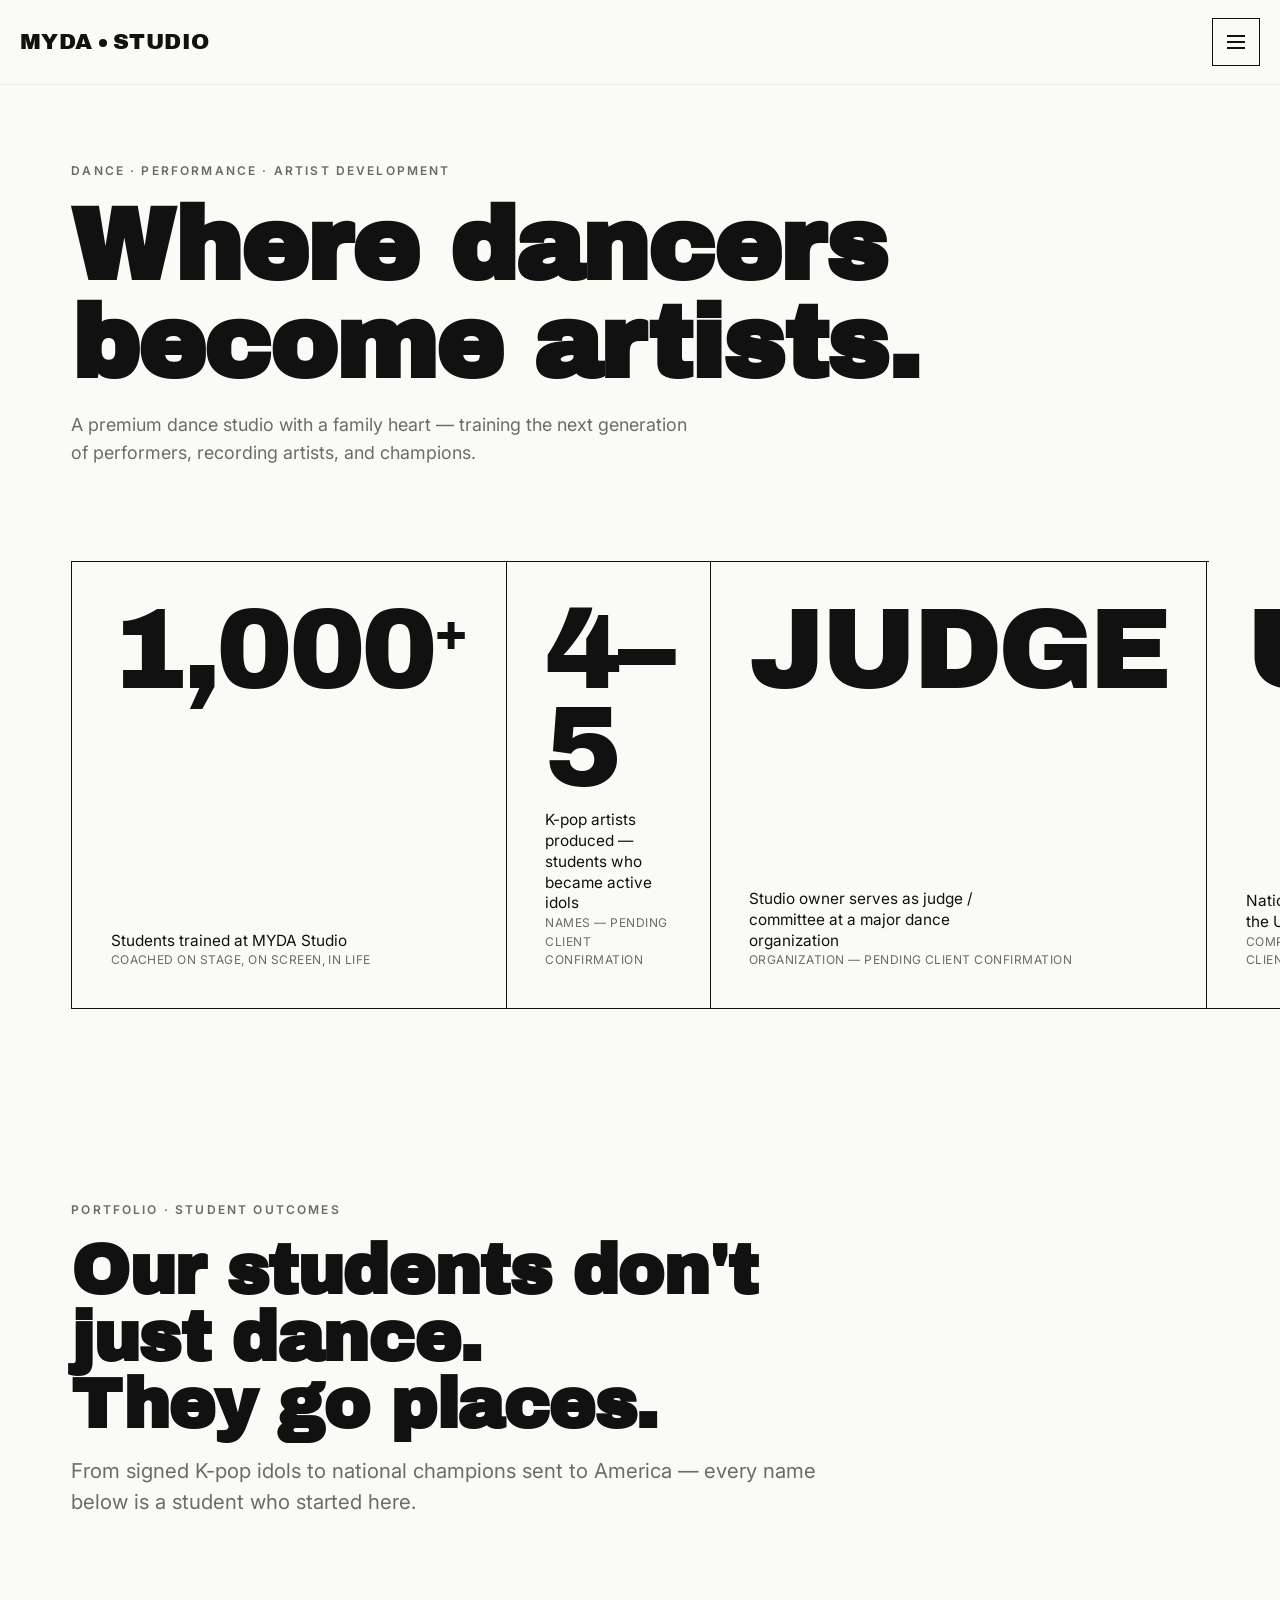
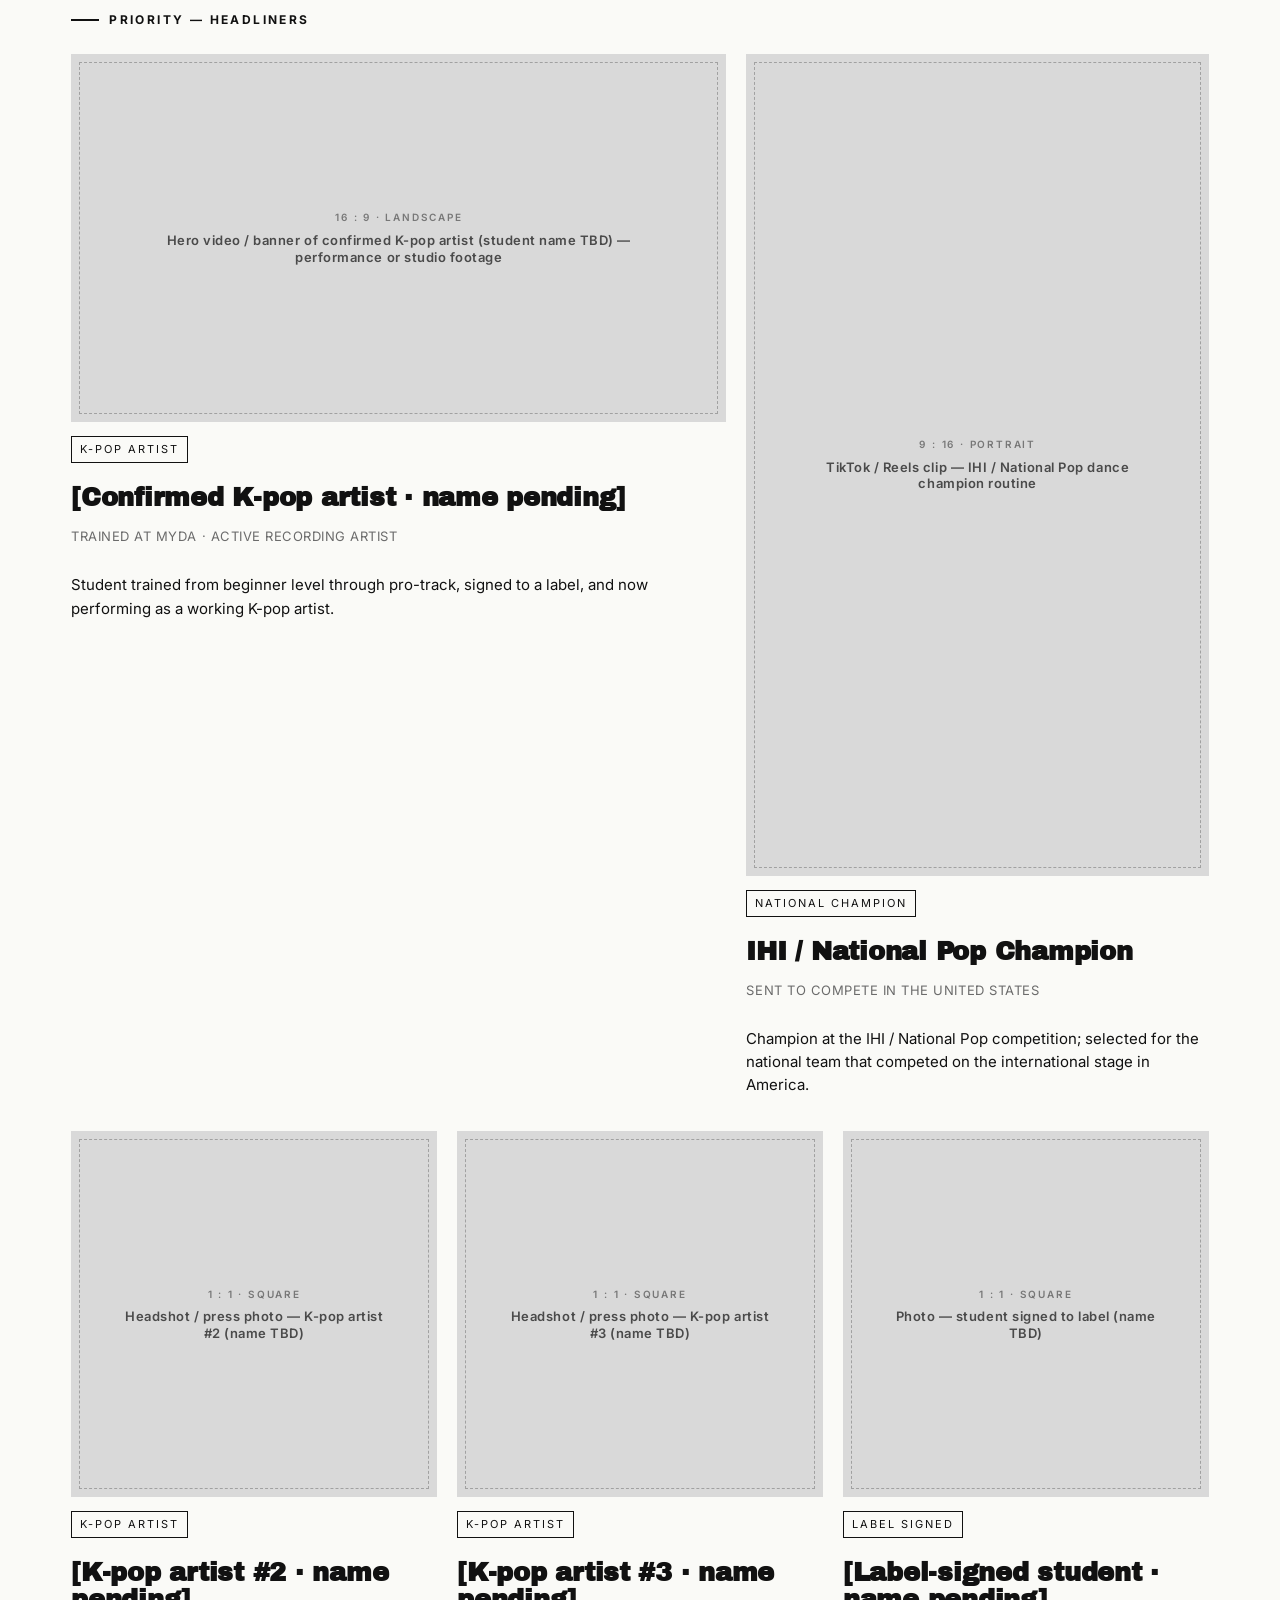
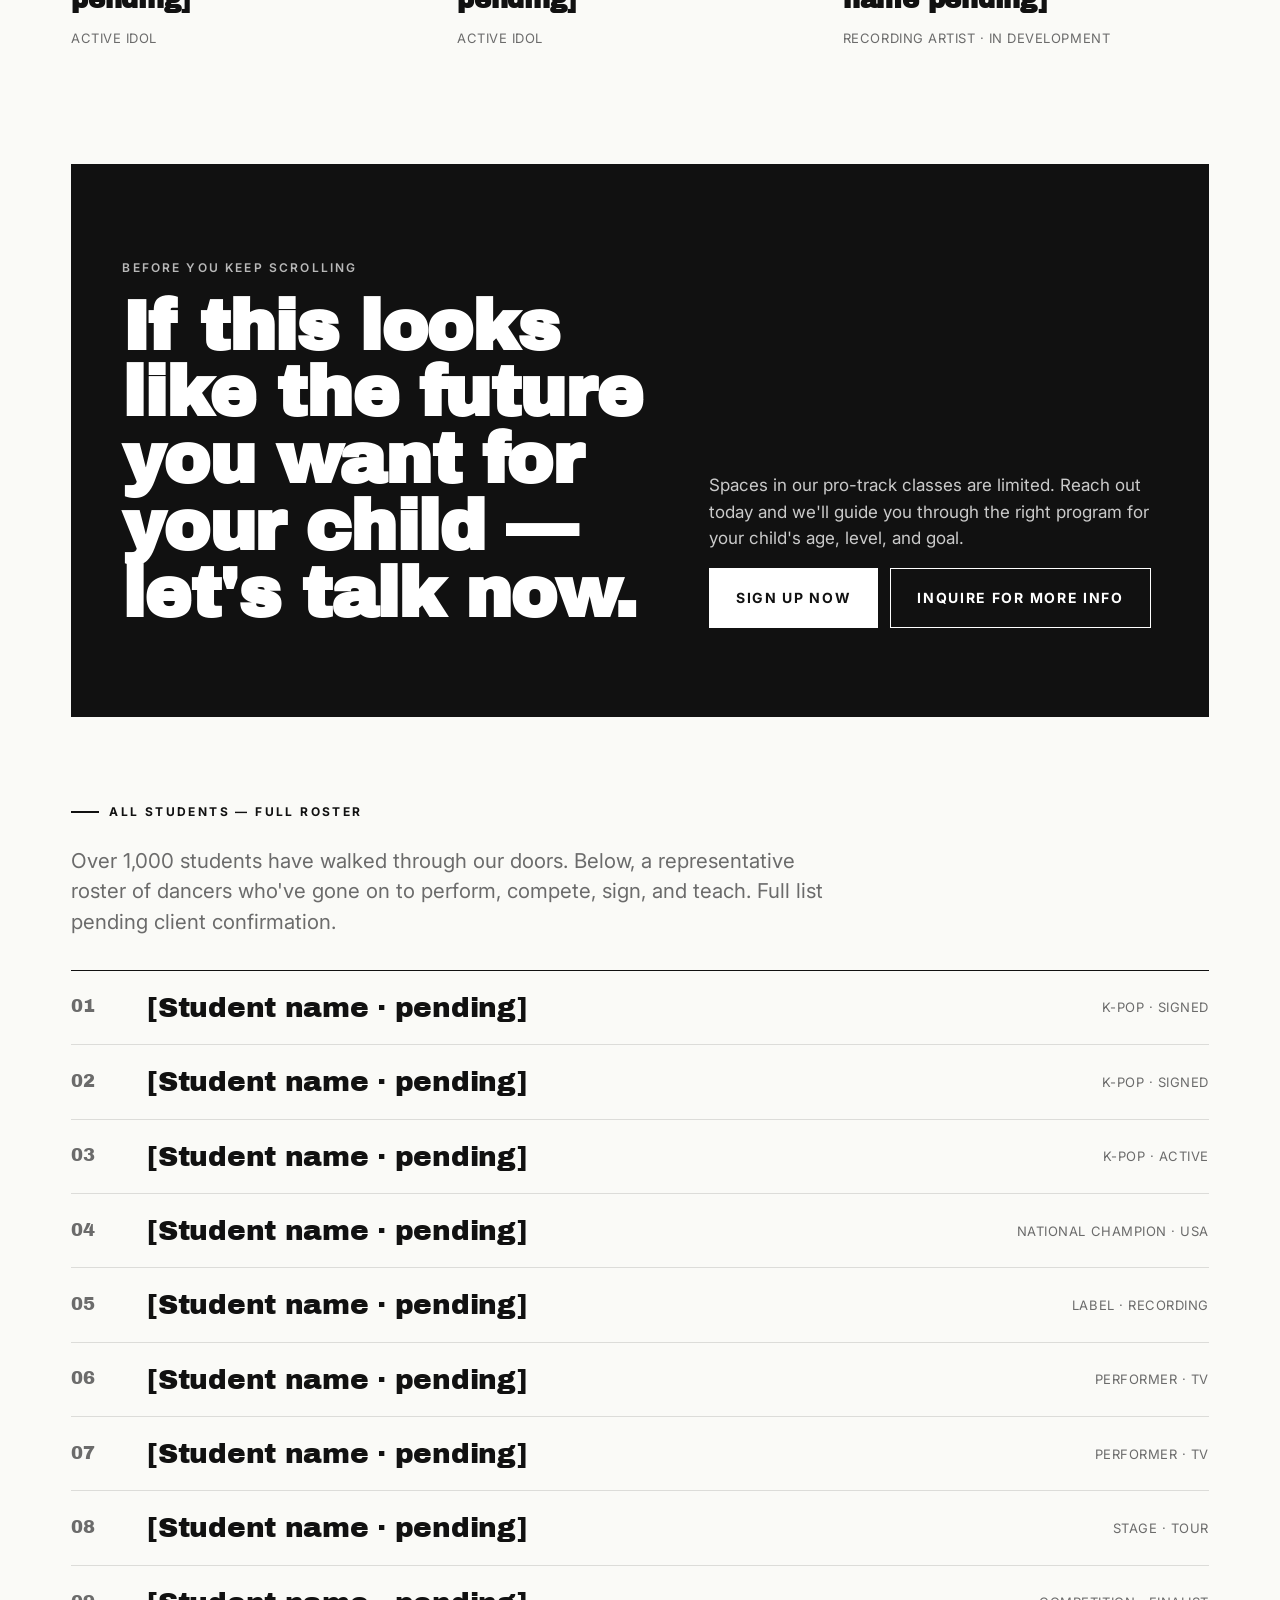
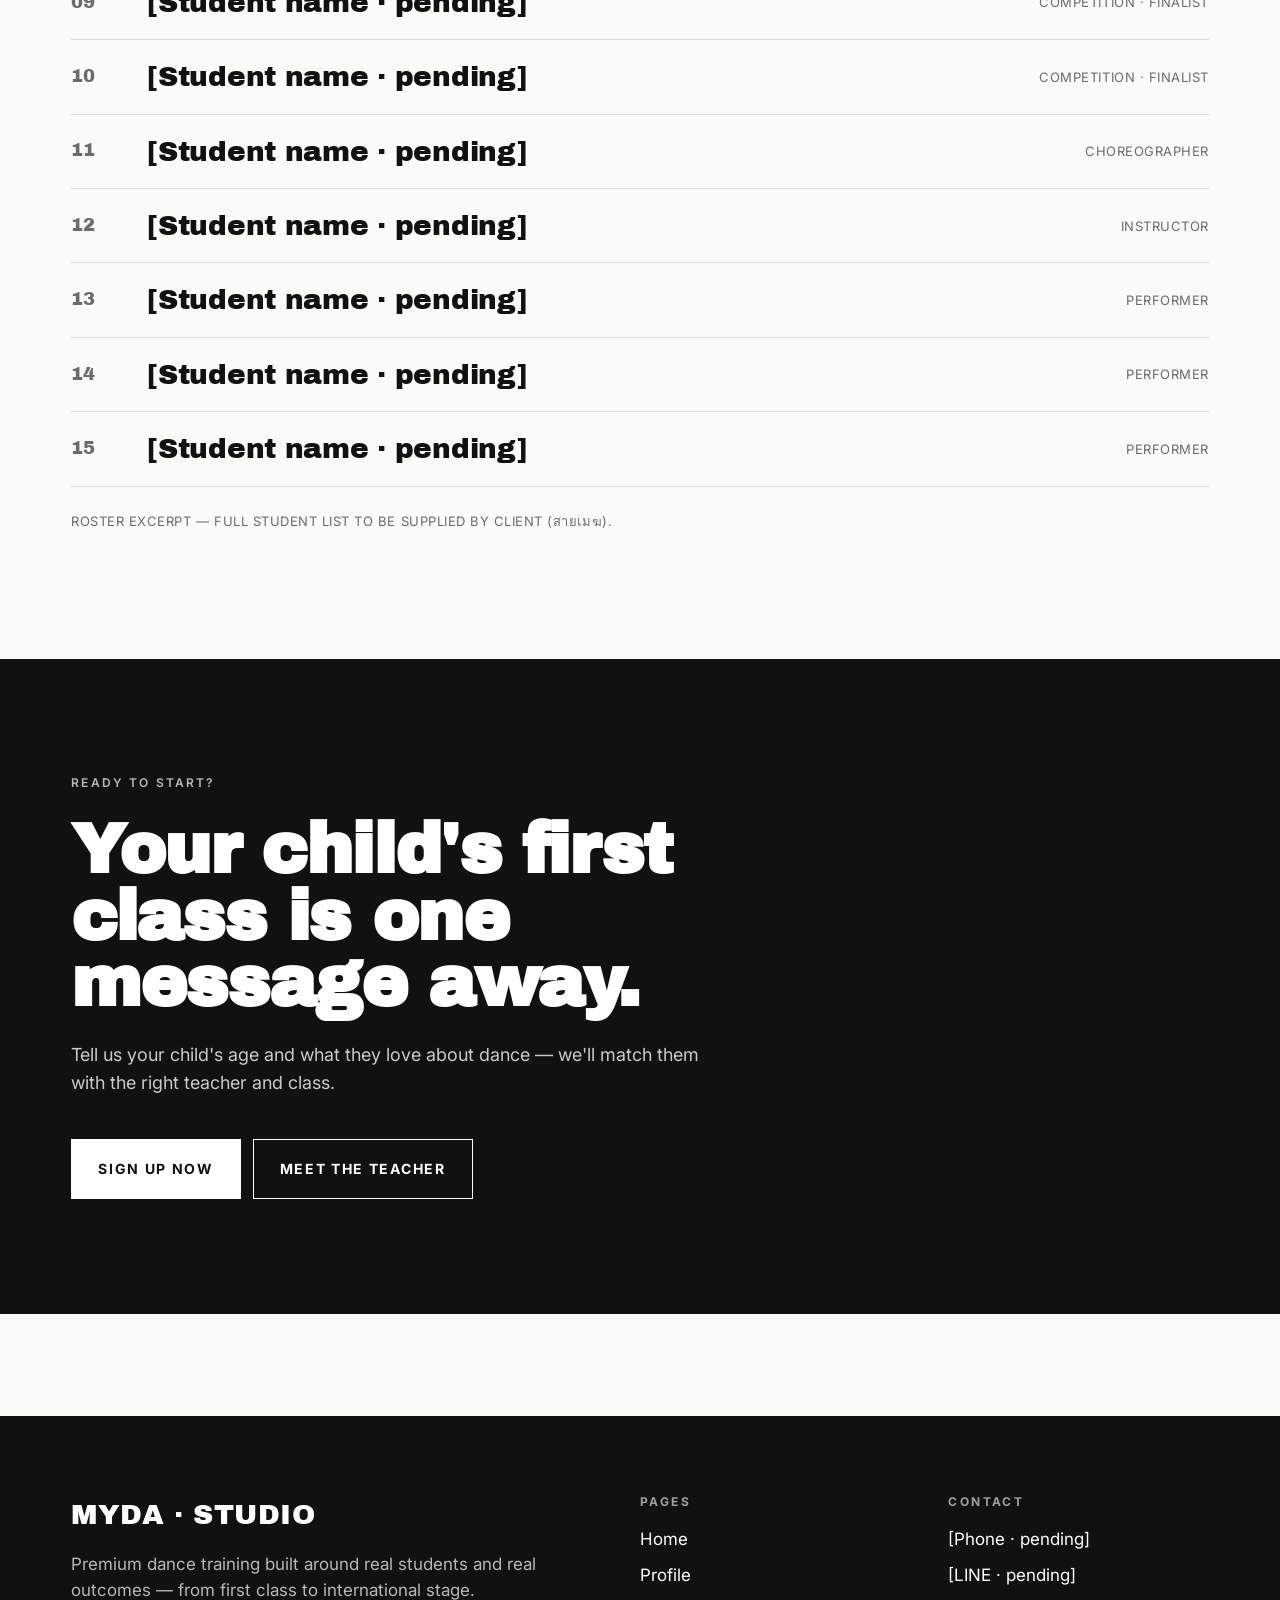
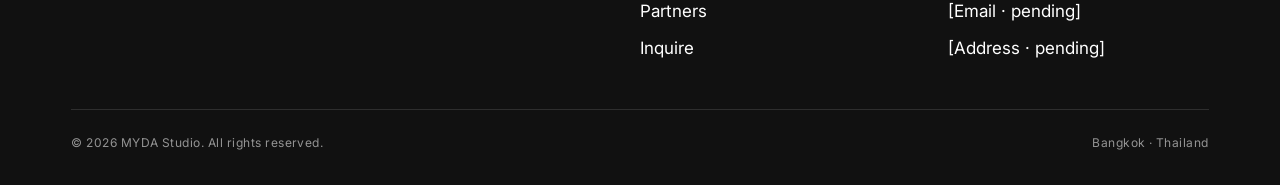
==== myda/index.html @ d0295822 "Add MYDA Studio landing site (4 pages, static HTML/CSS/JS) Implements the PRD for MYDA Studio: black" ====
<!DOCTYPE html>
<html lang="th">
<head>
  <meta charset="UTF-8" />
  <meta name="viewport" content="width=device-width, initial-scale=1.0" />
  <title>MYDA Studio — World-class dance training, made for families</title>
  <meta name="description" content="MYDA Studio — over 1,000 students trained, K-pop artists produced, national champions. Premium dance education with a family heart." />
  <link rel="preconnect" href="https://fonts.googleapis.com" />
  <link rel="preconnect" href="https://fonts.gstatic.com" crossorigin />
  <link href="https://fonts.googleapis.com/css2?family=Archivo+Black&family=Inter:wght@400;600;700;900&display=swap" rel="stylesheet" />
  <link rel="stylesheet" href="css/styles.css" />
</head>
<body>

  <!-- Header -->
  <header class="site-header">
    <div class="container site-header__inner">
      <a href="index.html" class="brand">
        MYDA<span class="brand__dot"></span>STUDIO
      </a>
      <button id="menuOpen" class="hamburger" aria-label="Open menu" aria-controls="drawer" aria-expanded="false">
        <span class="hamburger__bars"></span>
      </button>
    </div>
  </header>

  <!-- Drawer / Menu -->
  <div id="drawer" class="drawer" aria-hidden="true" role="dialog" aria-label="Site menu">
    <div class="drawer__top">
      <span class="brand" style="color:#fff">MYDA<span class="brand__dot" style="background:#fff"></span>STUDIO</span>
      <button id="menuClose" class="drawer__close" aria-label="Close menu">×</button>
    </div>
    <nav class="drawer__nav" aria-label="Main">
      <a href="index.html">Home</a>
      <a href="profile.html">Profile</a>
      <a href="partners.html">Partners</a>
      <a href="contact.html">Inquire</a>
    </nav>
    <div class="drawer__foot">
      <span>MYDA Studio · Bangkok</span>
      <span>© <span id="year2"></span> MYDA Studio</span>
    </div>
  </div>

  <!-- Hero / Stats -->
  <section class="hero">
    <div class="container">
      <div class="hero__intro">
        <span class="eyebrow">Dance · Performance · Artist Development</span>
        <h1 class="hero__title display">Where dancers become artists.</h1>
        <p class="hero__sub">A premium dance studio with a family heart — training the next generation of performers, recording artists, and champions.</p>
      </div>

      <div class="stats" role="list">
        <article class="stat" role="listitem">
          <div class="stat__num">1,000<sup>+</sup></div>
          <div>
            <div class="stat__label">Students trained at MYDA Studio</div>
            <div class="stat__note">Coached on stage, on screen, in life</div>
          </div>
        </article>

        <article class="stat" role="listitem">
          <div class="stat__num">4–5</div>
          <div>
            <div class="stat__label">K-pop artists produced — students who became active idols</div>
            <div class="stat__note">Names — pending client confirmation</div>
          </div>
        </article>

        <article class="stat" role="listitem">
          <div class="stat__num">JUDGE</div>
          <div>
            <div class="stat__label">Studio owner serves as judge / committee at a major dance organization</div>
            <div class="stat__note">Organization — pending client confirmation</div>
          </div>
        </article>

        <article class="stat" role="listitem">
          <div class="stat__num">USA</div>
          <div>
            <div class="stat__label">National team sent to compete in the United States</div>
            <div class="stat__note">Competition name — pending client confirmation</div>
          </div>
        </article>
      </div>
    </div>
  </section>

  <!-- Portfolio -->
  <section id="portfolio" class="portfolio">
    <div class="container">
      <div class="portfolio__head">
        <span class="eyebrow">Portfolio · Student outcomes</span>
        <h2>Our students don't just dance.<br/>They go places.</h2>
        <p class="lead text-muted">From signed K-pop idols to national champions sent to America — every name below is a student who started here.</p>
      </div>

      <!-- PRIORITY TIER -->
      <span class="tier-label">Priority — Headliners</span>

      <div class="priority-grid">
        <article class="card card--lg">
          <div class="ph ph--16x9">
            <div class="ph__inner">
              <span class="ph__ratio">16 : 9 · LANDSCAPE</span>
              <span class="ph__what">Hero video / banner of confirmed K-pop artist (student name TBD) — performance or studio footage</span>
            </div>
          </div>
          <span class="card__tag">K-pop Artist</span>
          <h3 class="card__title">[Confirmed K-pop artist · name pending]</h3>
          <p class="card__meta">Trained at MYDA · Active recording artist</p>
          <p class="card__body">Student trained from beginner level through pro-track, signed to a label, and now performing as a working K-pop artist.</p>
        </article>

        <article class="card card--md">
          <div class="ph ph--9x16">
            <div class="ph__inner">
              <span class="ph__ratio">9 : 16 · PORTRAIT</span>
              <span class="ph__what">TikTok / Reels clip — IHI / National Pop dance champion routine</span>
            </div>
          </div>
          <span class="card__tag">National Champion</span>
          <h3 class="card__title">IHI / National Pop Champion</h3>
          <p class="card__meta">Sent to compete in the United States</p>
          <p class="card__body">Champion at the IHI / National Pop competition; selected for the national team that competed on the international stage in America.</p>
        </article>

        <article class="card card--sm">
          <div class="ph ph--1x1">
            <div class="ph__inner">
              <span class="ph__ratio">1 : 1 · SQUARE</span>
              <span class="ph__what">Headshot / press photo — K-pop artist #2 (name TBD)</span>
            </div>
          </div>
          <span class="card__tag">K-pop Artist</span>
          <h3 class="card__title">[K-pop artist #2 · name pending]</h3>
          <p class="card__meta">Active idol</p>
        </article>

        <article class="card card--sm">
          <div class="ph ph--1x1">
            <div class="ph__inner">
              <span class="ph__ratio">1 : 1 · SQUARE</span>
              <span class="ph__what">Headshot / press photo — K-pop artist #3 (name TBD)</span>
            </div>
          </div>
          <span class="card__tag">K-pop Artist</span>
          <h3 class="card__title">[K-pop artist #3 · name pending]</h3>
          <p class="card__meta">Active idol</p>
        </article>

        <article class="card card--sm">
          <div class="ph ph--1x1">
            <div class="ph__inner">
              <span class="ph__ratio">1 : 1 · SQUARE</span>
              <span class="ph__what">Photo — student signed to label (name TBD)</span>
            </div>
          </div>
          <span class="card__tag">Label Signed</span>
          <h3 class="card__title">[Label-signed student · name pending]</h3>
          <p class="card__meta">Recording artist · in development</p>
        </article>
      </div>

      <!-- MID-PORTFOLIO CTA INTERCEPT -->
      <aside class="cta-intercept" aria-label="Inquiry call to action">
        <div>
          <span class="eyebrow" style="color:rgba(255,255,255,0.7)">Before you keep scrolling</span>
          <h2 style="margin-top:14px">If this looks like the future you want for your child — let's talk now.</h2>
        </div>
        <div>
          <p>Spaces in our pro-track classes are limited. Reach out today and we'll guide you through the right program for your child's age, level, and goal.</p>
          <div class="btn-row">
            <a href="contact.html" class="btn btn--primary">Sign up now</a>
            <a href="contact.html#inquire" class="btn btn--ghost">Inquire for more info</a>
          </div>
        </div>
      </aside>

      <!-- SECONDARY TIER -->
      <span class="tier-label">All Students — Full Roster</span>
      <p class="lead text-muted" style="margin-bottom:32px">Over 1,000 students have walked through our doors. Below, a representative roster of dancers who've gone on to perform, compete, sign, and teach. Full list pending client confirmation.</p>

      <ol class="roster" role="list" style="list-style:none;padding:0;margin:0">
        <li class="roster__row"><span class="roster__num">01</span><span class="roster__name">[Student name · pending]</span><span class="roster__detail">K-pop · Signed</span></li>
        <li class="roster__row"><span class="roster__num">02</span><span class="roster__name">[Student name · pending]</span><span class="roster__detail">K-pop · Signed</span></li>
        <li class="roster__row"><span class="roster__num">03</span><span class="roster__name">[Student name · pending]</span><span class="roster__detail">K-pop · Active</span></li>
        <li class="roster__row"><span class="roster__num">04</span><span class="roster__name">[Student name · pending]</span><span class="roster__detail">National Champion · USA</span></li>
        <li class="roster__row"><span class="roster__num">05</span><span class="roster__name">[Student name · pending]</span><span class="roster__detail">Label · Recording</span></li>
        <li class="roster__row"><span class="roster__num">06</span><span class="roster__name">[Student name · pending]</span><span class="roster__detail">Performer · TV</span></li>
        <li class="roster__row"><span class="roster__num">07</span><span class="roster__name">[Student name · pending]</span><span class="roster__detail">Performer · TV</span></li>
        <li class="roster__row"><span class="roster__num">08</span><span class="roster__name">[Student name · pending]</span><span class="roster__detail">Stage · Tour</span></li>
        <li class="roster__row"><span class="roster__num">09</span><span class="roster__name">[Student name · pending]</span><span class="roster__detail">Competition · Finalist</span></li>
        <li class="roster__row"><span class="roster__num">10</span><span class="roster__name">[Student name · pending]</span><span class="roster__detail">Competition · Finalist</span></li>
        <li class="roster__row"><span class="roster__num">11</span><span class="roster__name">[Student name · pending]</span><span class="roster__detail">Choreographer</span></li>
        <li class="roster__row"><span class="roster__num">12</span><span class="roster__name">[Student name · pending]</span><span class="roster__detail">Instructor</span></li>
        <li class="roster__row"><span class="roster__num">13</span><span class="roster__name">[Student name · pending]</span><span class="roster__detail">Performer</span></li>
        <li class="roster__row"><span class="roster__num">14</span><span class="roster__name">[Student name · pending]</span><span class="roster__detail">Performer</span></li>
        <li class="roster__row"><span class="roster__num">15</span><span class="roster__name">[Student name · pending]</span><span class="roster__detail">Performer</span></li>
      </ol>

      <p class="text-muted" style="margin-top:24px;font-size:13px;letter-spacing:0.04em;text-transform:uppercase;">Roster excerpt — full student list to be supplied by client (สายเมฆ).</p>
    </div>
  </section>

  <!-- Final CTA -->
  <section class="section--ink">
    <div class="container">
      <div style="display:flex;flex-direction:column;gap:24px;align-items:flex-start;max-width:60ch">
        <span class="eyebrow" style="color:rgba(255,255,255,0.7)">Ready to start?</span>
        <h2 style="color:#fff">Your child's first class is one message away.</h2>
        <p style="color:rgba(255,255,255,0.78);font-size:18px">Tell us your child's age and what they love about dance — we'll match them with the right teacher and class.</p>
        <div class="btn-row">
          <a href="contact.html" class="btn btn--primary">Sign up now</a>
          <a href="profile.html" class="btn btn--ghost">Meet the teacher</a>
        </div>
      </div>
    </div>
  </section>

  <!-- Footer -->
  <footer class="site-footer">
    <div class="container">
      <div class="site-footer__top">
        <div>
          <div class="site-footer__brand">MYDA · STUDIO</div>
          <p style="color:rgba(255,255,255,0.7);max-width:46ch;margin-top:14px">Premium dance training built around real students and real outcomes — from first class to international stage.</p>
        </div>
        <div>
          <h4>Pages</h4>
          <ul>
            <li><a href="index.html">Home</a></li>
            <li><a href="profile.html">Profile</a></li>
            <li><a href="partners.html">Partners</a></li>
            <li><a href="contact.html">Inquire</a></li>
          </ul>
        </div>
        <div>
          <h4>Contact</h4>
          <ul>
            <li>[Phone · pending]</li>
            <li>[LINE · pending]</li>
            <li>[Email · pending]</li>
            <li>[Address · pending]</li>
          </ul>
        </div>
      </div>
      <div class="site-footer__bottom">
        <span>© <span id="year"></span> MYDA Studio. All rights reserved.</span>
        <span>Bangkok · Thailand</span>
      </div>
    </div>
  </footer>

  <script>
    document.getElementById("year").textContent = new Date().getFullYear();
    document.getElementById("year2").textContent = new Date().getFullYear();
  </script>
  <script src="js/main.js"></script>
</body>
</html>
---- myda/css/styles.css ----
/* ---------- MYDA Studio — global styles ---------- */
:root {
  --black: #0a0a0a;
  --ink: #111;
  --paper: #ffffff;
  --paper-warm: #fafaf7;
  --muted: #6b6b6b;
  --line: #1a1a1a;
  --placeholder: #d9d9d9;
  --placeholder-ink: #4a4a4a;
  --max: 1240px;
  --gutter: clamp(20px, 4vw, 56px);
}

* { box-sizing: border-box; }

html, body {
  margin: 0;
  padding: 0;
  background: var(--paper-warm);
  color: var(--ink);
  -webkit-font-smoothing: antialiased;
  -moz-osx-font-smoothing: grayscale;
  font-family: "Inter", "Helvetica Neue", Helvetica, Arial, sans-serif;
  font-size: 17px;
  line-height: 1.55;
}

body { overflow-x: hidden; }

a { color: inherit; text-decoration: none; }
a:hover { opacity: 0.7; }

img { max-width: 100%; display: block; }

.container {
  max-width: var(--max);
  margin: 0 auto;
  padding: 0 var(--gutter);
}

/* ---------- Typography ---------- */
.display,
h1, h2, h3 {
  font-family: "Archivo Black", "Inter", "Helvetica Neue", sans-serif;
  font-weight: 900;
  letter-spacing: -0.02em;
  line-height: 0.95;
  margin: 0;
}

h1 { font-size: clamp(48px, 8vw, 112px); }
h2 { font-size: clamp(36px, 5.5vw, 76px); }
h3 { font-size: clamp(24px, 3vw, 36px); letter-spacing: -0.01em; line-height: 1.1; }

p { margin: 0 0 1em; }
.lead { font-size: clamp(18px, 1.6vw, 22px); line-height: 1.5; max-width: 60ch; }

.eyebrow {
  font-family: "Inter", sans-serif;
  font-size: 12px;
  font-weight: 600;
  letter-spacing: 0.18em;
  text-transform: uppercase;
  color: var(--muted);
}

/* ---------- Header ---------- */
.site-header {
  position: sticky;
  top: 0;
  z-index: 50;
  background: var(--paper-warm);
  border-bottom: 1px solid rgba(0,0,0,0.06);
}

.site-header__inner {
  display: flex;
  align-items: center;
  justify-content: space-between;
  padding: 18px 0;
}

.brand {
  font-family: "Archivo Black", sans-serif;
  font-size: 22px;
  letter-spacing: 0.02em;
  display: inline-flex;
  align-items: baseline;
  gap: 6px;
}
.brand__dot {
  width: 8px; height: 8px;
  background: var(--ink);
  border-radius: 50%;
  display: inline-block;
  transform: translateY(-2px);
}

.hamburger {
  appearance: none;
  background: transparent;
  border: 1px solid var(--ink);
  color: var(--ink);
  width: 48px;
  height: 48px;
  border-radius: 0;
  display: inline-flex;
  align-items: center;
  justify-content: center;
  cursor: pointer;
  transition: background 0.15s ease, color 0.15s ease;
}
.hamburger:hover { background: var(--ink); color: var(--paper); }
.hamburger__bars,
.hamburger__bars::before,
.hamburger__bars::after {
  content: "";
  display: block;
  width: 18px;
  height: 2px;
  background: currentColor;
  position: relative;
}
.hamburger__bars::before { position: absolute; top: -6px; left: 0; }
.hamburger__bars::after { position: absolute; top: 6px; left: 0; }

/* ---------- Drawer ---------- */
.drawer {
  position: fixed;
  inset: 0;
  background: var(--ink);
  color: var(--paper);
  z-index: 100;
  transform: translateY(-100%);
  transition: transform 0.4s cubic-bezier(.6,.05,.2,1);
  display: flex;
  flex-direction: column;
}
.drawer[aria-hidden="false"] { transform: translateY(0); }

.drawer__top {
  display: flex;
  align-items: center;
  justify-content: space-between;
  padding: 18px var(--gutter);
  border-bottom: 1px solid rgba(255,255,255,0.12);
}
.drawer__close {
  appearance: none;
  background: transparent;
  border: 1px solid var(--paper);
  color: var(--paper);
  width: 48px;
  height: 48px;
  cursor: pointer;
  font-size: 22px;
  line-height: 1;
}
.drawer__close:hover { background: var(--paper); color: var(--ink); }

.drawer__nav {
  flex: 1;
  display: flex;
  flex-direction: column;
  justify-content: center;
  padding: 0 var(--gutter);
  gap: 12px;
}
.drawer__nav a {
  font-family: "Archivo Black", sans-serif;
  font-size: clamp(40px, 7vw, 88px);
  letter-spacing: -0.02em;
  line-height: 1;
  display: block;
  border-bottom: 1px solid rgba(255,255,255,0.12);
  padding: 18px 0;
}
.drawer__foot {
  padding: 22px var(--gutter);
  border-top: 1px solid rgba(255,255,255,0.12);
  font-size: 13px;
  color: rgba(255,255,255,0.7);
  display: flex;
  justify-content: space-between;
  flex-wrap: wrap;
  gap: 12px;
}

/* ---------- Sections ---------- */
section { padding: clamp(56px, 9vw, 140px) 0; }
.section--tight { padding: clamp(40px, 6vw, 80px) 0; }
.section--ink { background: var(--ink); color: var(--paper); }
.section--ink .eyebrow { color: rgba(255,255,255,0.7); }

/* ---------- Hero / Stats ---------- */
.hero {
  padding-top: clamp(40px, 6vw, 90px);
  padding-bottom: clamp(40px, 6vw, 90px);
}
.hero__intro {
  display: flex;
  flex-direction: column;
  gap: 18px;
  margin-bottom: clamp(40px, 6vw, 80px);
}
.hero__title {
  max-width: 16ch;
}
.hero__sub {
  max-width: 56ch;
  font-size: clamp(16px, 1.4vw, 19px);
  color: var(--muted);
}

.stats {
  display: grid;
  grid-template-columns: repeat(2, 1fr);
  gap: 0;
  border-top: 1px solid var(--ink);
  border-left: 1px solid var(--ink);
}
@media (min-width: 980px) {
  .stats { grid-template-columns: repeat(4, 1fr); }
}

.stat {
  border-right: 1px solid var(--ink);
  border-bottom: 1px solid var(--ink);
  padding: clamp(24px, 3vw, 40px);
  display: flex;
  flex-direction: column;
  gap: 14px;
  min-height: clamp(220px, 28vw, 360px);
  justify-content: space-between;
}
.stat__num {
  font-family: "Archivo Black", sans-serif;
  font-size: clamp(56px, 9vw, 132px);
  line-height: 0.85;
  letter-spacing: -0.04em;
}
.stat__num sup {
  font-size: 0.45em;
  vertical-align: super;
  letter-spacing: 0;
}
.stat__label {
  font-size: clamp(14px, 1.2vw, 16px);
  line-height: 1.35;
  color: var(--ink);
  max-width: 28ch;
}
.stat__note {
  font-size: 12px;
  color: var(--muted);
  letter-spacing: 0.04em;
  text-transform: uppercase;
}

/* ---------- Placeholders ---------- */
.ph {
  background: var(--placeholder);
  color: var(--placeholder-ink);
  position: relative;
  display: flex;
  align-items: center;
  justify-content: center;
  text-align: center;
  font-size: 12px;
  font-weight: 600;
  letter-spacing: 0.08em;
  text-transform: uppercase;
  padding: 16px;
  overflow: hidden;
}
.ph::before {
  content: "";
  position: absolute;
  inset: 8px;
  border: 1px dashed rgba(0,0,0,0.25);
  pointer-events: none;
}
.ph__inner {
  position: relative;
  z-index: 1;
  max-width: 80%;
  display: flex;
  flex-direction: column;
  gap: 6px;
  align-items: center;
}
.ph__ratio {
  font-size: 10px;
  letter-spacing: 0.18em;
  color: rgba(0,0,0,0.45);
}
.ph__what {
  font-size: 13px;
  letter-spacing: 0.04em;
  text-transform: none;
  font-weight: 600;
  line-height: 1.3;
}
.ph--1x1 { aspect-ratio: 1 / 1; }
.ph--9x16 { aspect-ratio: 9 / 16; }
.ph--16x9 { aspect-ratio: 16 / 9; }

/* ---------- Portfolio ---------- */
.portfolio__head {
  display: flex;
  flex-direction: column;
  gap: 18px;
  margin-bottom: clamp(36px, 5vw, 72px);
  max-width: 70ch;
}

.tier-label {
  display: inline-flex;
  align-items: center;
  gap: 10px;
  font-family: "Inter", sans-serif;
  font-size: 12px;
  font-weight: 700;
  letter-spacing: 0.2em;
  text-transform: uppercase;
  margin-bottom: 24px;
  color: var(--ink);
}
.tier-label::before {
  content: "";
  width: 28px;
  height: 2px;
  background: var(--ink);
}

.priority-grid {
  display: grid;
  grid-template-columns: repeat(12, 1fr);
  gap: 20px;
  margin-bottom: clamp(60px, 8vw, 110px);
}
.priority-grid .card { grid-column: span 12; }
@media (min-width: 760px) {
  .priority-grid .card--lg { grid-column: span 7; }
  .priority-grid .card--md { grid-column: span 5; }
  .priority-grid .card--sm { grid-column: span 4; }
}

.card {
  display: flex;
  flex-direction: column;
  gap: 14px;
}
.card__title {
  font-family: "Archivo Black", sans-serif;
  font-size: clamp(22px, 2vw, 28px);
  line-height: 1.05;
  letter-spacing: -0.01em;
}
.card__meta {
  font-size: 13px;
  color: var(--muted);
  letter-spacing: 0.04em;
  text-transform: uppercase;
}
.card__body { font-size: 15px; color: var(--ink); }
.card__tag {
  display: inline-block;
  font-size: 11px;
  letter-spacing: 0.18em;
  text-transform: uppercase;
  padding: 4px 8px;
  border: 1px solid var(--ink);
  margin-bottom: 8px;
  align-self: flex-start;
}

/* ---------- Mid-portfolio CTA intercept ---------- */
.cta-intercept {
  background: var(--ink);
  color: var(--paper);
  padding: clamp(48px, 7vw, 96px) clamp(24px, 4vw, 64px);
  margin: clamp(40px, 6vw, 80px) 0;
  display: grid;
  gap: 28px;
  grid-template-columns: 1fr;
}
@media (min-width: 880px) {
  .cta-intercept { grid-template-columns: 1.2fr 1fr; align-items: end; gap: 48px; }
}
.cta-intercept h2 { color: var(--paper); }
.cta-intercept p { color: rgba(255,255,255,0.78); max-width: 50ch; }

.btn-row {
  display: flex;
  flex-wrap: wrap;
  gap: 12px;
}
.btn {
  display: inline-flex;
  align-items: center;
  justify-content: center;
  gap: 10px;
  padding: 18px 26px;
  font-family: "Inter", sans-serif;
  font-weight: 700;
  font-size: 14px;
  letter-spacing: 0.12em;
  text-transform: uppercase;
  border: 1px solid currentColor;
  background: transparent;
  color: inherit;
  cursor: pointer;
  transition: background 0.15s ease, color 0.15s ease;
  min-height: 56px;
}
.btn--primary {
  background: var(--paper);
  color: var(--ink);
  border-color: var(--paper);
}
.btn--primary:hover { background: transparent; color: var(--paper); opacity: 1; }
.btn--ghost:hover { background: var(--paper); color: var(--ink); opacity: 1; }
.btn--dark { background: var(--ink); color: var(--paper); border-color: var(--ink); }
.btn--dark:hover { background: transparent; color: var(--ink); opacity: 1; }
.btn--outline { background: transparent; color: var(--ink); border-color: var(--ink); }
.btn--outline:hover { background: var(--ink); color: var(--paper); opacity: 1; }

/* ---------- Roster (long student list) ---------- */
.roster {
  border-top: 1px solid var(--ink);
}
.roster__row {
  display: grid;
  grid-template-columns: 56px 1fr auto;
  gap: 20px;
  padding: 22px 0;
  align-items: center;
  border-bottom: 1px solid rgba(0,0,0,0.12);
  transition: padding 0.2s ease;
}
.roster__row:hover { padding-left: 8px; }
.roster__num {
  font-family: "Archivo Black", sans-serif;
  font-size: 18px;
  color: var(--muted);
}
.roster__name {
  font-family: "Archivo Black", sans-serif;
  font-size: clamp(20px, 2.2vw, 28px);
  letter-spacing: -0.01em;
  line-height: 1.05;
}
.roster__detail {
  font-size: 13px;
  color: var(--muted);
  letter-spacing: 0.04em;
  text-transform: uppercase;
  text-align: right;
}

/* ---------- Footer ---------- */
.site-footer {
  background: var(--ink);
  color: var(--paper);
  padding: clamp(48px, 6vw, 80px) 0 32px;
  margin-top: clamp(60px, 8vw, 120px);
}
.site-footer__top {
  display: grid;
  gap: 24px;
  grid-template-columns: 1fr;
  margin-bottom: 48px;
}
@media (min-width: 800px) {
  .site-footer__top { grid-template-columns: 2fr 1fr 1fr; gap: 48px; }
}
.site-footer h4 {
  font-family: "Inter", sans-serif;
  font-size: 12px;
  font-weight: 700;
  letter-spacing: 0.2em;
  text-transform: uppercase;
  color: rgba(255,255,255,0.6);
  margin: 0 0 14px;
}
.site-footer ul { list-style: none; padding: 0; margin: 0; display: flex; flex-direction: column; gap: 10px; }
.site-footer__bottom {
  display: flex;
  justify-content: space-between;
  flex-wrap: wrap;
  gap: 12px;
  padding-top: 24px;
  border-top: 1px solid rgba(255,255,255,0.12);
  font-size: 12px;
  color: rgba(255,255,255,0.55);
  letter-spacing: 0.04em;
}
.site-footer__brand { font-family: "Archivo Black", sans-serif; font-size: 28px; letter-spacing: 0.02em; }

/* ---------- Profile page ---------- */
.profile-hero {
  display: grid;
  gap: 40px;
  grid-template-columns: 1fr;
  align-items: end;
}
@media (min-width: 900px) {
  .profile-hero { grid-template-columns: 1fr 1fr; gap: 64px; }
}
.cred-list {
  display: grid;
  gap: 0;
  grid-template-columns: 1fr;
  border-top: 1px solid var(--ink);
}
.cred {
  display: grid;
  grid-template-columns: 100px 1fr;
  gap: 24px;
  padding: 22px 0;
  border-bottom: 1px solid rgba(0,0,0,0.12);
  align-items: baseline;
}
.cred__year {
  font-family: "Archivo Black", sans-serif;
  font-size: 18px;
  color: var(--ink);
}
.cred__title {
  font-family: "Archivo Black", sans-serif;
  font-size: clamp(18px, 1.8vw, 22px);
  letter-spacing: -0.01em;
}
.cred__body { color: var(--muted); font-size: 14px; margin-top: 4px; }

/* ---------- Partners page ---------- */
.partner-tier {
  margin-bottom: clamp(48px, 6vw, 96px);
}
.partner-tier__head {
  display: flex;
  align-items: baseline;
  justify-content: space-between;
  flex-wrap: wrap;
  gap: 12px;
  margin-bottom: 28px;
  padding-bottom: 16px;
  border-bottom: 1px solid var(--ink);
}
.partner-tier__title {
  font-family: "Archivo Black", sans-serif;
  font-size: clamp(22px, 2.4vw, 32px);
  letter-spacing: -0.01em;
}
.logo-grid {
  display: grid;
  gap: 16px;
  grid-template-columns: repeat(2, 1fr);
}
@media (min-width: 700px) { .logo-grid { grid-template-columns: repeat(3, 1fr); } }
@media (min-width: 1000px) { .logo-grid { grid-template-columns: repeat(4, 1fr); } }
.logo-grid--big { grid-template-columns: 1fr; }
@media (min-width: 700px) { .logo-grid--big { grid-template-columns: repeat(2, 1fr); } }

.logo-cell {
  background: var(--paper);
  border: 1px solid var(--ink);
  aspect-ratio: 16 / 9;
  display: flex;
  align-items: center;
  justify-content: center;
  text-align: center;
  padding: 24px;
  font-family: "Archivo Black", sans-serif;
  font-size: clamp(18px, 2vw, 28px);
  letter-spacing: 0.02em;
  position: relative;
}
.logo-cell--big { aspect-ratio: 16 / 10; font-size: clamp(28px, 3vw, 40px); }
.logo-cell__note {
  position: absolute;
  bottom: 10px;
  left: 12px;
  font-family: "Inter", sans-serif;
  font-size: 10px;
  font-weight: 600;
  letter-spacing: 0.18em;
  text-transform: uppercase;
  color: var(--muted);
}

/* ---------- Contact page ---------- */
.form {
  display: grid;
  gap: 18px;
  max-width: 640px;
}
.field { display: flex; flex-direction: column; gap: 8px; }
.field label {
  font-size: 12px;
  font-weight: 700;
  letter-spacing: 0.18em;
  text-transform: uppercase;
}
.field input,
.field select,
.field textarea {
  font: inherit;
  border: 1px solid var(--ink);
  background: var(--paper);
  padding: 14px 16px;
  border-radius: 0;
  color: var(--ink);
}
.field input:focus,
.field select:focus,
.field textarea:focus {
  outline: 2px solid var(--ink);
  outline-offset: 2px;
}
.field textarea { min-height: 140px; resize: vertical; }
.field--row {
  display: grid;
  grid-template-columns: 1fr;
  gap: 18px;
}
@media (min-width: 700px) { .field--row { grid-template-columns: 1fr 1fr; } }

/* ---------- Utility ---------- */
.divider { border: 0; border-top: 1px solid var(--ink); margin: clamp(40px, 6vw, 80px) 0; }
.text-muted { color: var(--muted); }
body.no-scroll { overflow: hidden; }
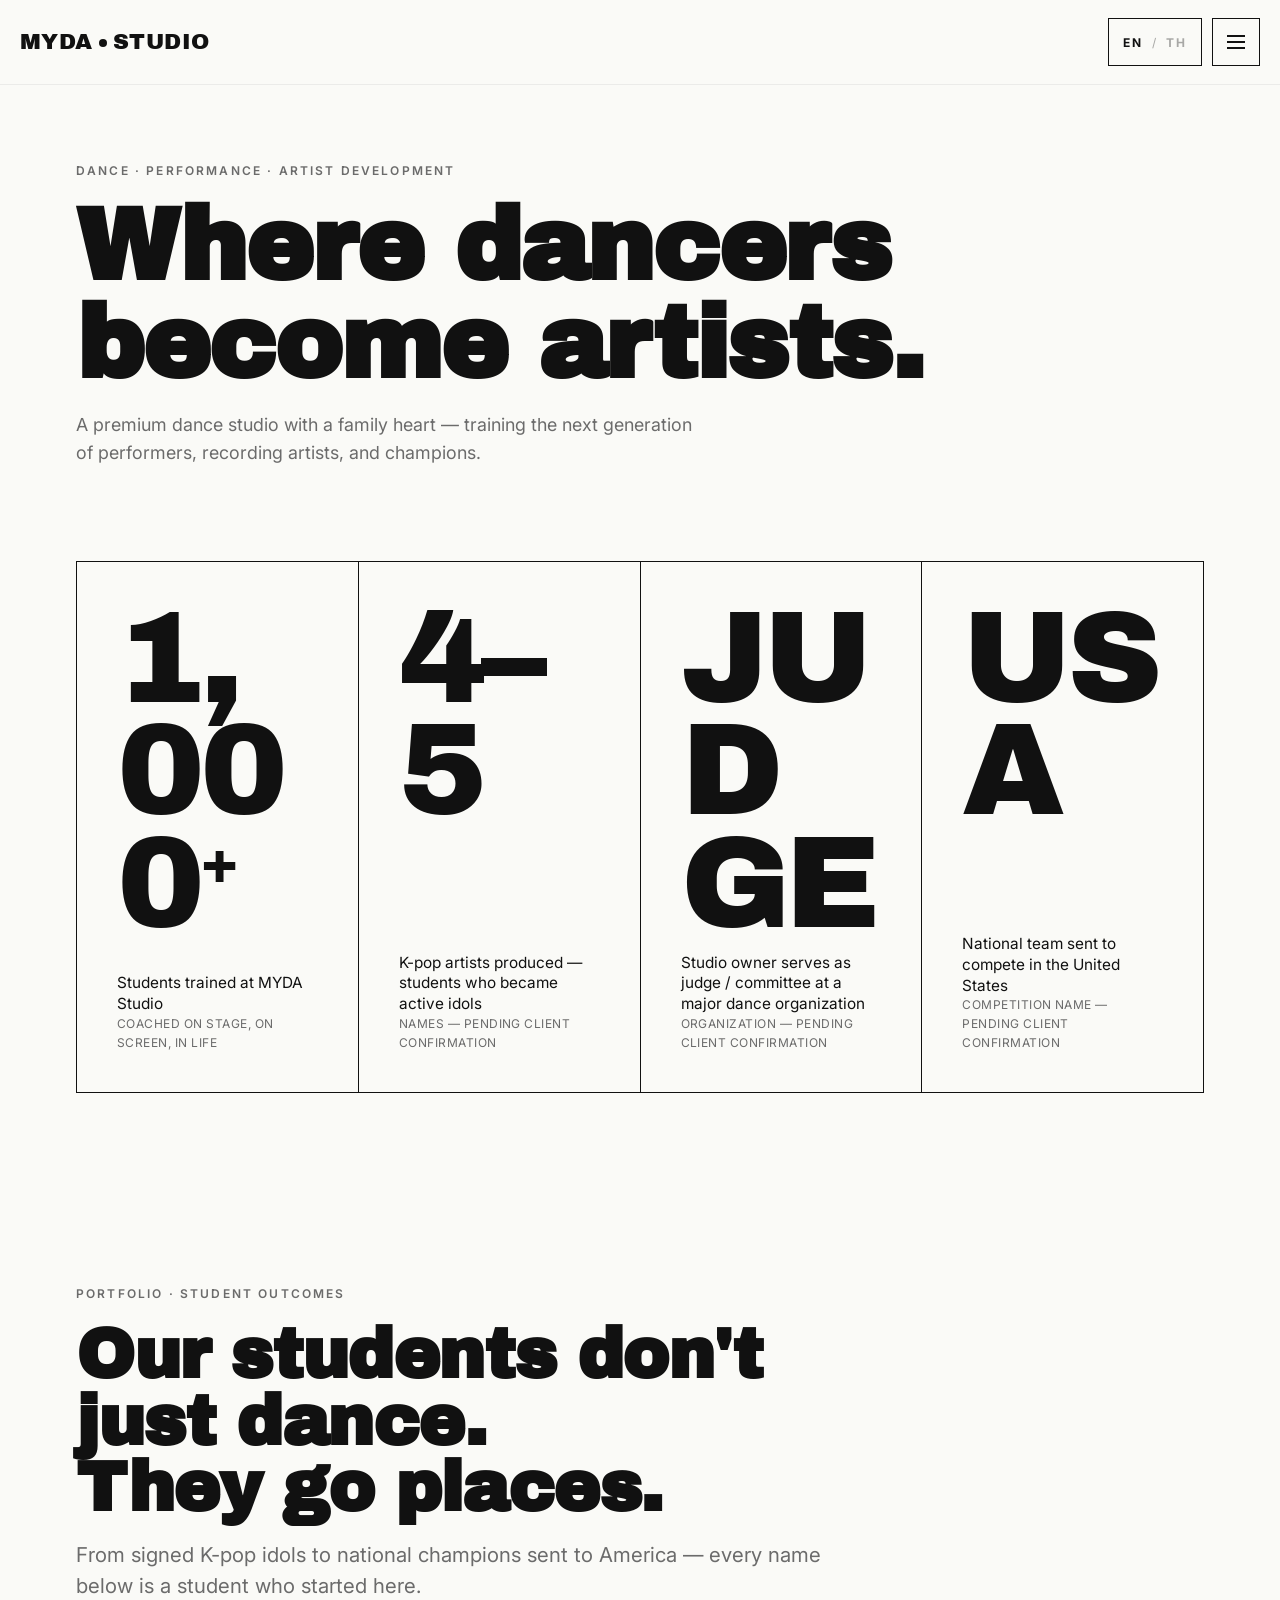
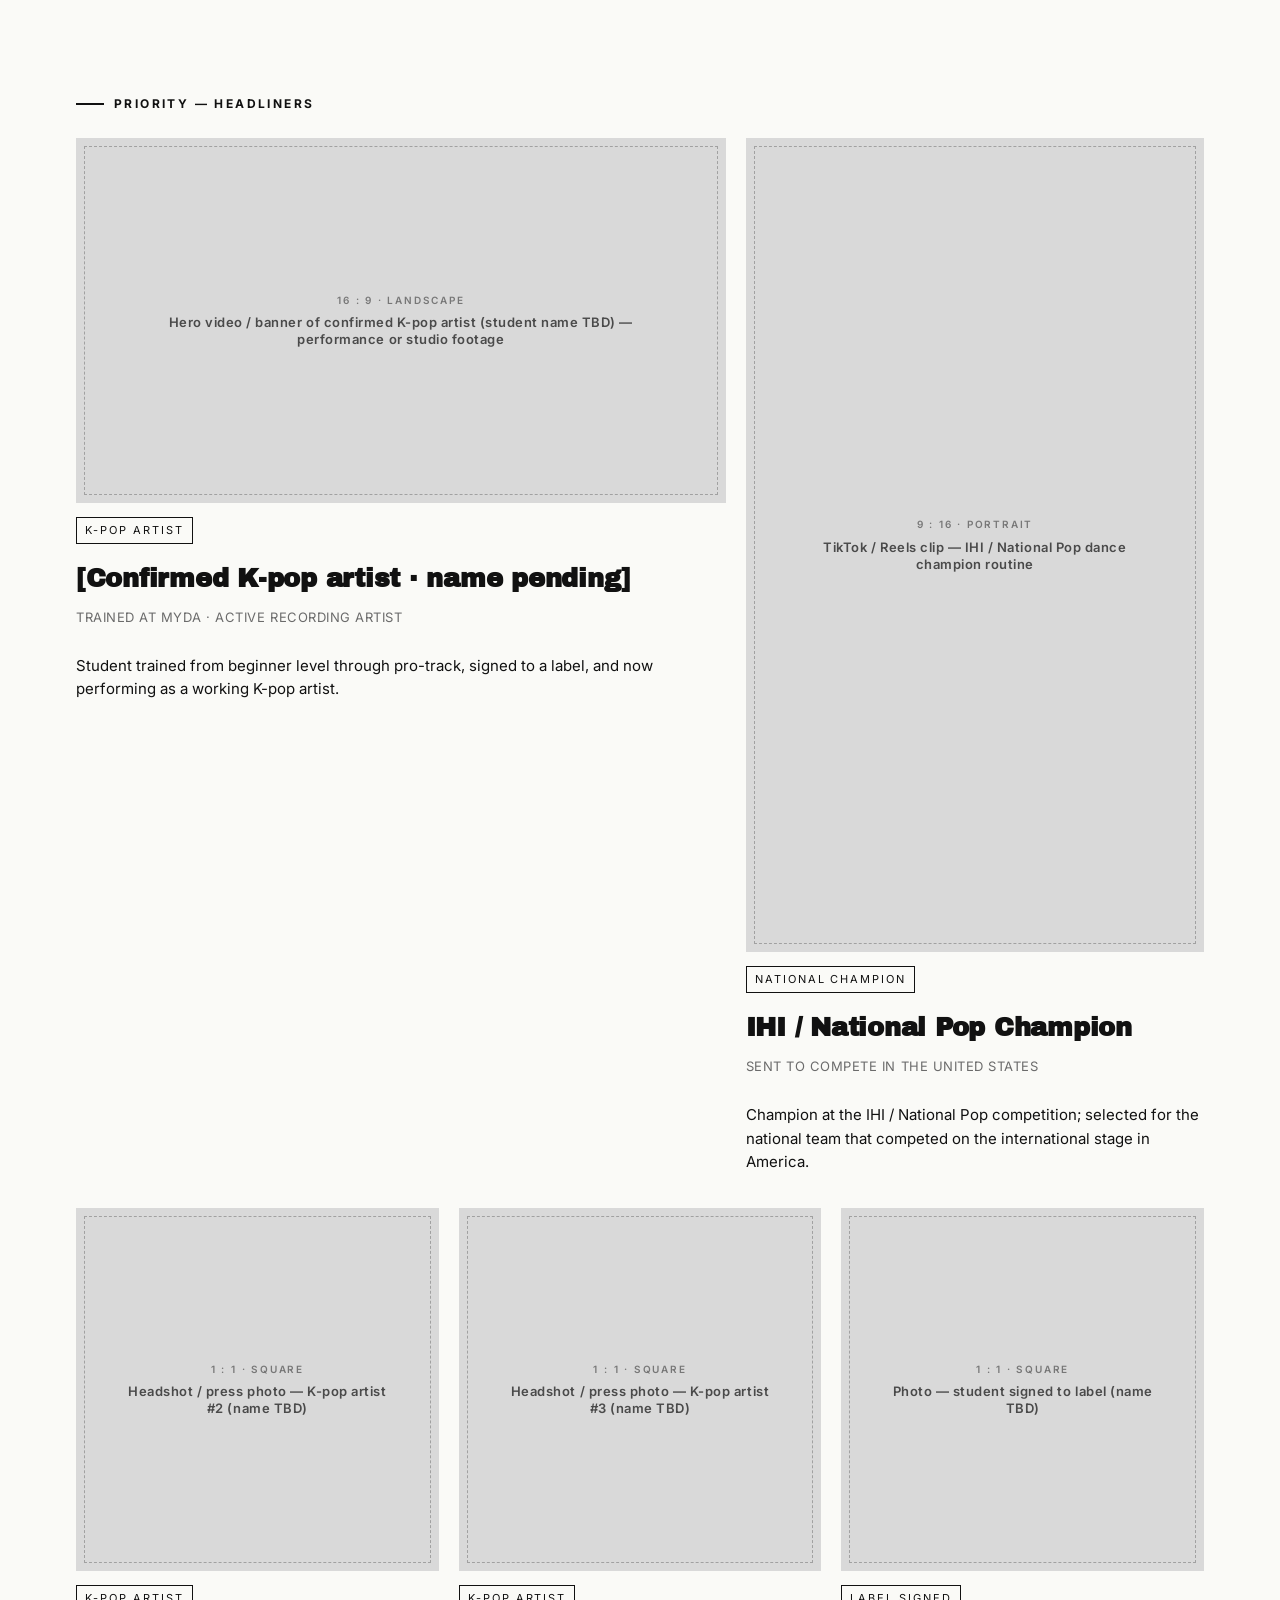
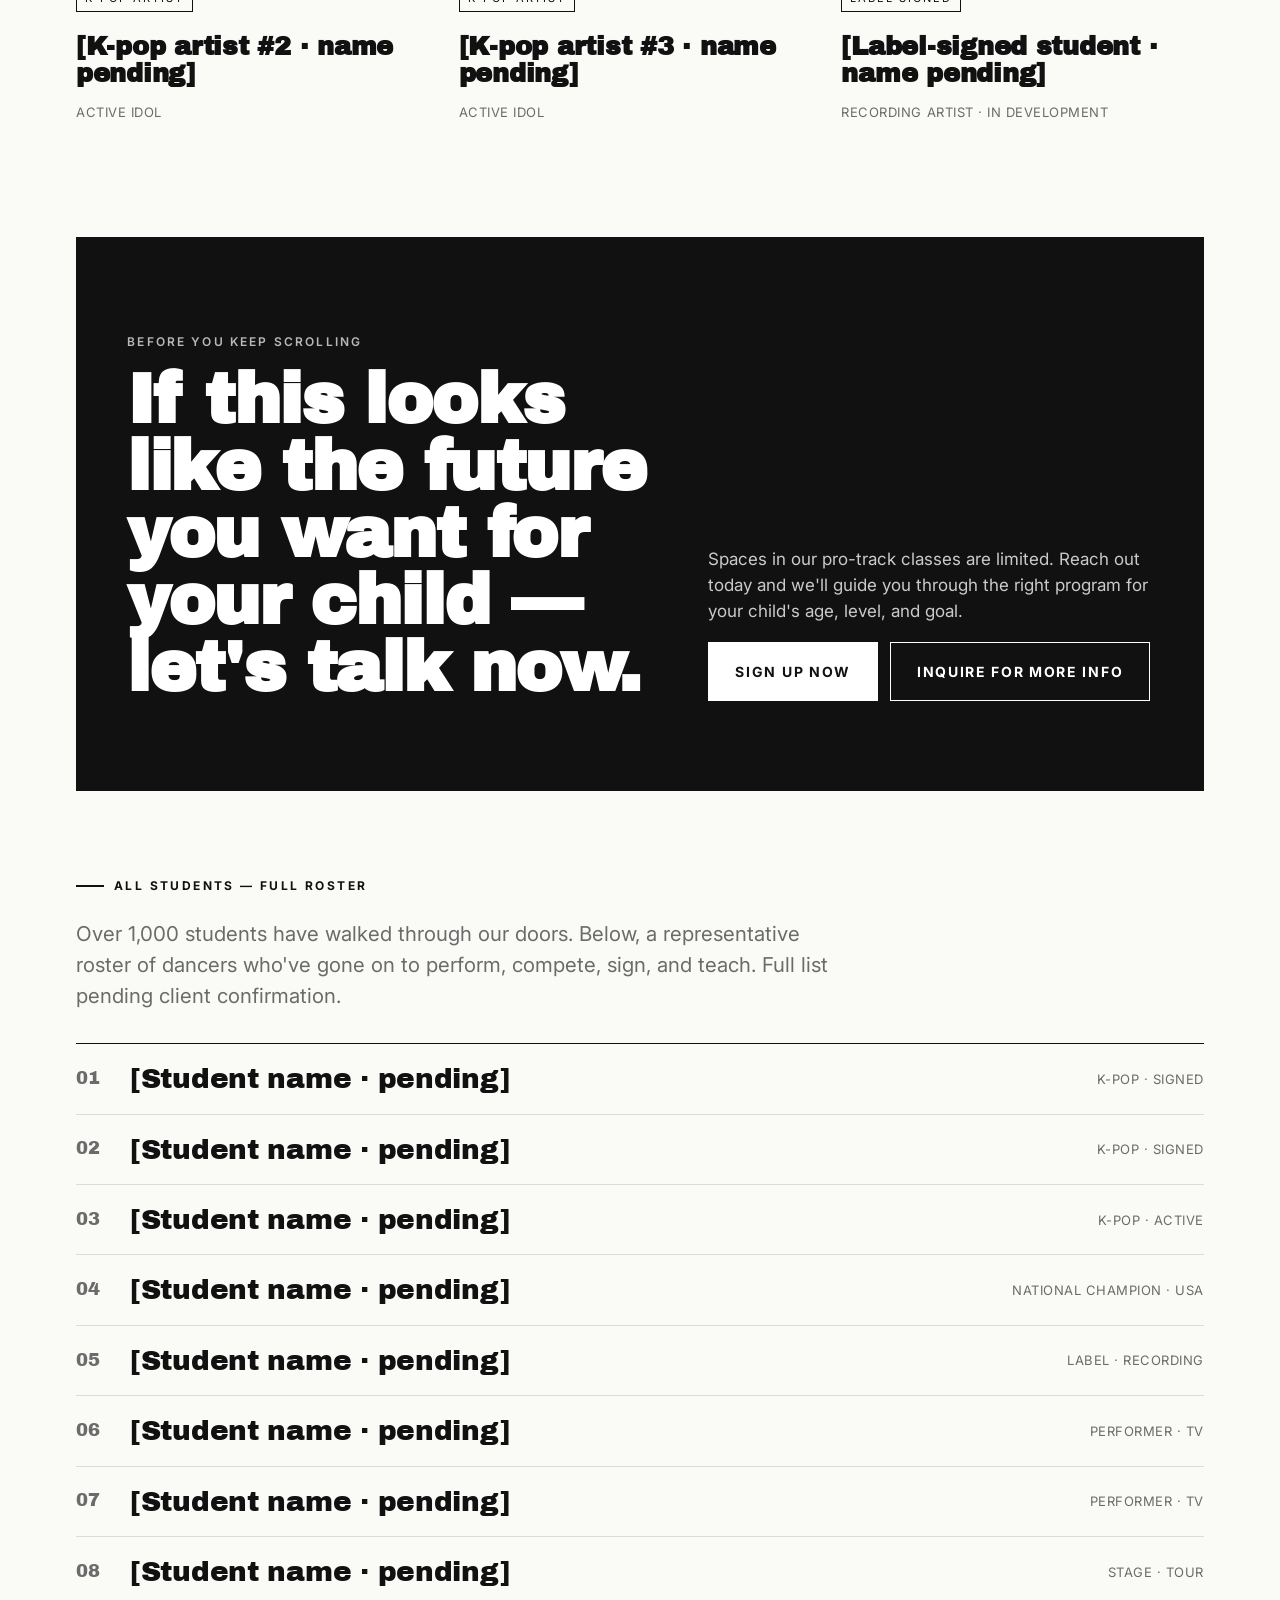
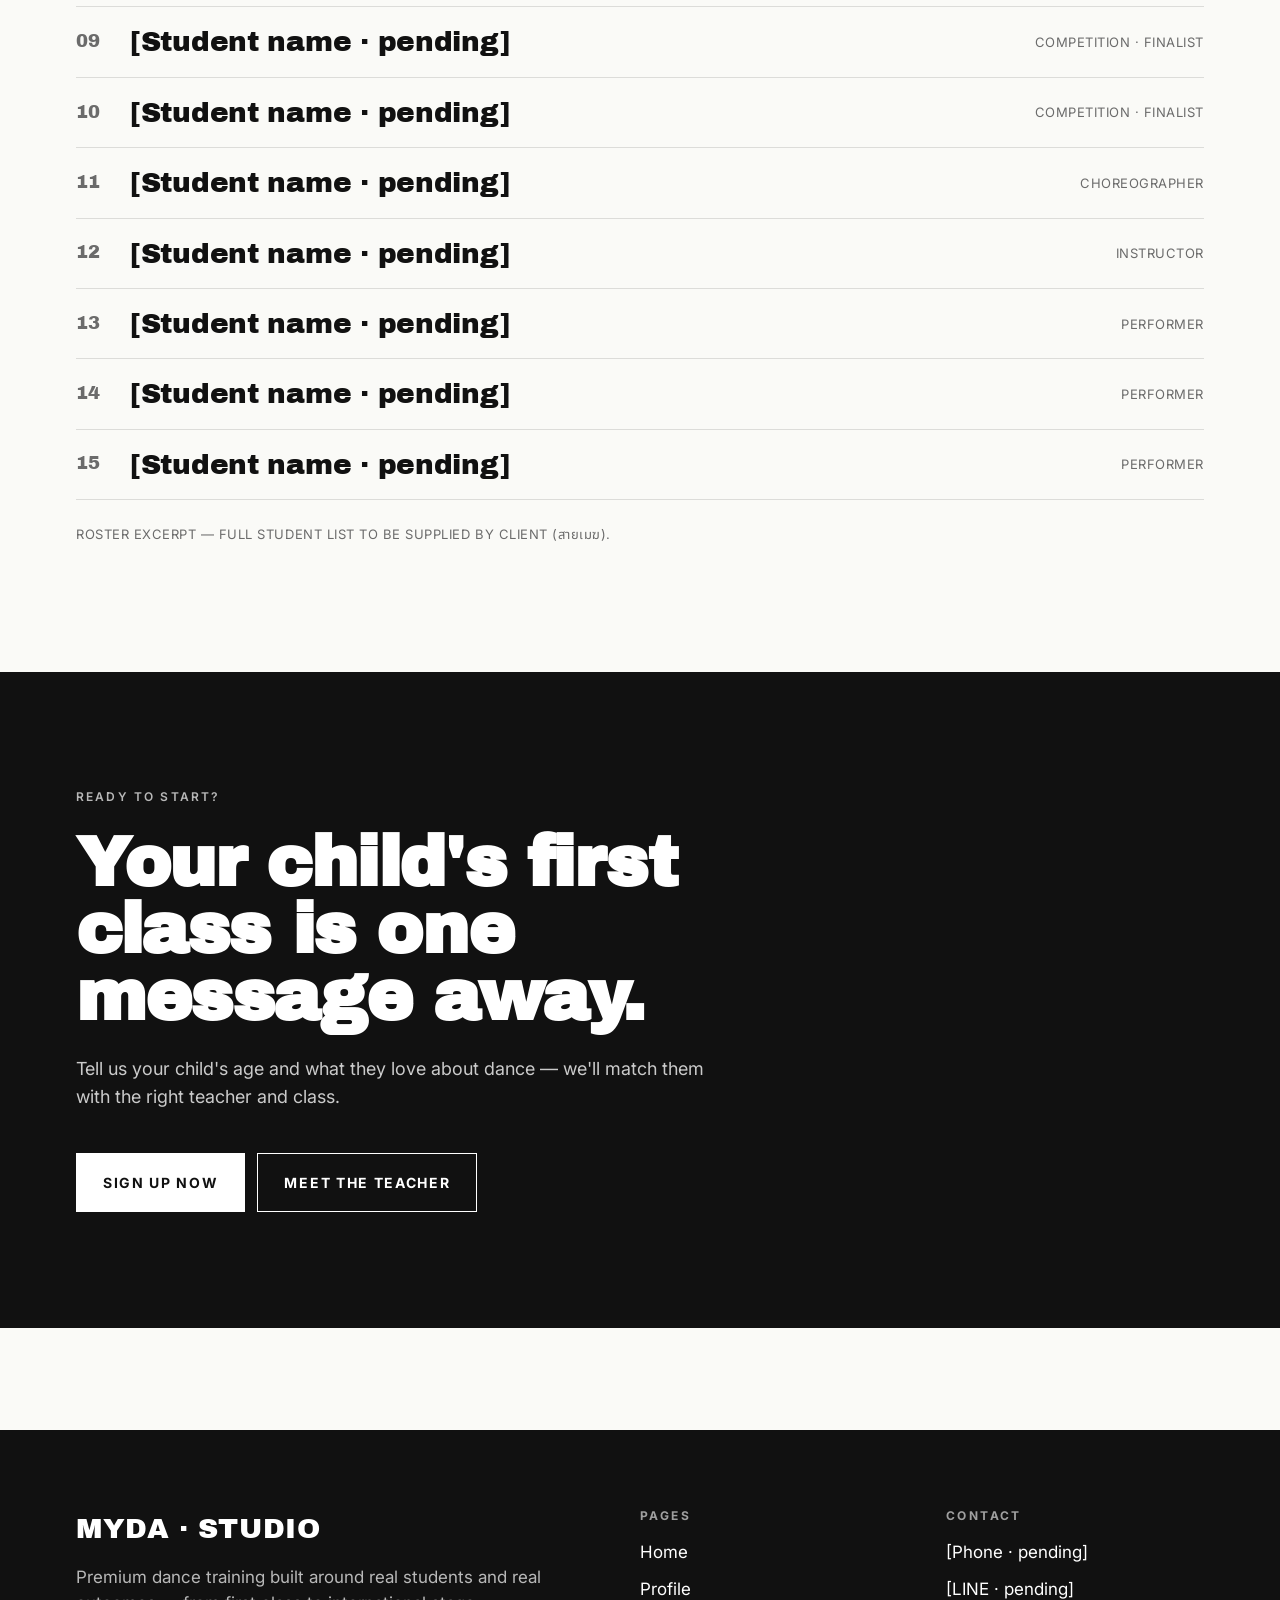
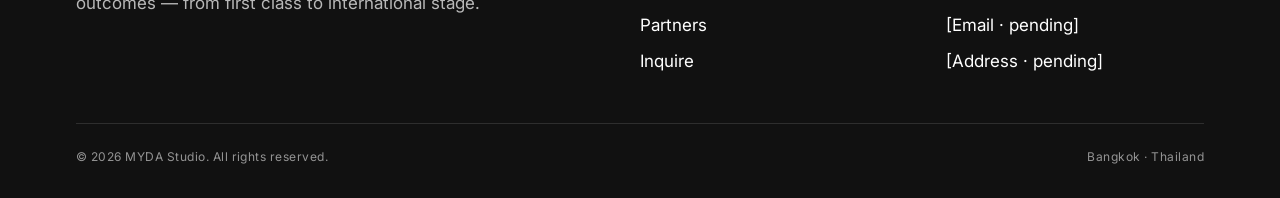
==== commit 6b1c0b94: "Add EN/TH bilingual support with header toggle Implements native HTML `lang` attribute pattern: ever" ====
--- a/myda/index.html
+++ b/myda/index.html
@@ -1,5 +1,7 @@
 <!DOCTYPE html>
-<html lang="th">
+<html lang="en"
+      data-title-en="MYDA Studio — World-class dance training, made for families"
+      data-title-th="MYDA Studio — สอนเต้นระดับโลก สำหรับทุกครอบครัว">
 <head>
   <meta charset="UTF-8" />
   <meta name="viewport" content="width=device-width, initial-scale=1.0" />
@@ -7,7 +9,7 @@
   <meta name="description" content="MYDA Studio — over 1,000 students trained, K-pop artists produced, national champions. Premium dance education with a family heart." />
   <link rel="preconnect" href="https://fonts.googleapis.com" />
   <link rel="preconnect" href="https://fonts.gstatic.com" crossorigin />
-  <link href="https://fonts.googleapis.com/css2?family=Archivo+Black&family=Inter:wght@400;600;700;900&display=swap" rel="stylesheet" />
+  <link href="https://fonts.googleapis.com/css2?family=Archivo+Black&family=Inter:wght@400;600;700;900&family=Noto+Sans+Thai:wght@400;600;700;900&display=swap" rel="stylesheet" />
   <link rel="stylesheet" href="css/styles.css" />
 </head>
 <body>
@@ -18,9 +20,16 @@
       <a href="index.html" class="brand">
         MYDA<span class="brand__dot"></span>STUDIO
       </a>
-      <button id="menuOpen" class="hamburger" aria-label="Open menu" aria-controls="drawer" aria-expanded="false">
-        <span class="hamburger__bars"></span>
-      </button>
+      <div style="display:flex;align-items:center;gap:10px">
+        <button class="lang-toggle" data-toggle-lang aria-label="Toggle language" aria-pressed="false">
+          <span class="lang-toggle__opt" data-lang="en">EN</span>
+          <span class="lang-toggle__sep">/</span>
+          <span class="lang-toggle__opt" data-lang="th">TH</span>
+        </button>
+        <button id="menuOpen" class="hamburger" aria-label="Open menu" aria-controls="drawer" aria-expanded="false">
+          <span class="hamburger__bars"></span>
+        </button>
+      </div>
     </div>
   </header>
 
@@ -31,13 +40,13 @@
       <button id="menuClose" class="drawer__close" aria-label="Close menu">×</button>
     </div>
     <nav class="drawer__nav" aria-label="Main">
-      <a href="index.html">Home</a>
-      <a href="profile.html">Profile</a>
-      <a href="partners.html">Partners</a>
-      <a href="contact.html">Inquire</a>
+      <a href="index.html"><span lang="en">Home</span><span lang="th">หน้าหลัก</span></a>
+      <a href="profile.html"><span lang="en">Profile</span><span lang="th">โปรไฟล์</span></a>
+      <a href="partners.html"><span lang="en">Partners</span><span lang="th">พาร์ทเนอร์</span></a>
+      <a href="contact.html"><span lang="en">Inquire</span><span lang="th">ติดต่อสอบถาม</span></a>
     </nav>
     <div class="drawer__foot">
-      <span>MYDA Studio · Bangkok</span>
+      <span><span lang="en">MYDA Studio · Bangkok</span><span lang="th">MYDA Studio · กรุงเทพฯ</span></span>
       <span>© <span id="year2"></span> MYDA Studio</span>
     </div>
   </div>
@@ -46,41 +55,77 @@
   <section class="hero">
     <div class="container">
       <div class="hero__intro">
-        <span class="eyebrow">Dance · Performance · Artist Development</span>
-        <h1 class="hero__title display">Where dancers become artists.</h1>
-        <p class="hero__sub">A premium dance studio with a family heart — training the next generation of performers, recording artists, and champions.</p>
+        <span class="eyebrow">
+          <span lang="en">Dance · Performance · Artist Development</span>
+          <span lang="th">เต้น · การแสดง · พัฒนาศิลปิน</span>
+        </span>
+        <h1 class="hero__title display">
+          <span lang="en">Where dancers become artists.</span>
+          <span lang="th">ที่ที่นักเต้น กลายเป็นศิลปิน</span>
+        </h1>
+        <p class="hero__sub">
+          <span lang="en">A premium dance studio with a family heart — training the next generation of performers, recording artists, and champions.</span>
+          <span lang="th">สตูดิโอเต้นพรีเมียม ด้วยหัวใจแบบครอบครัว — บ่มเพาะนักแสดง ศิลปิน และแชมป์รุ่นต่อไป</span>
+        </p>
       </div>
 
       <div class="stats" role="list">
         <article class="stat" role="listitem">
           <div class="stat__num">1,000<sup>+</sup></div>
           <div>
-            <div class="stat__label">Students trained at MYDA Studio</div>
-            <div class="stat__note">Coached on stage, on screen, in life</div>
+            <div class="stat__label">
+              <span lang="en">Students trained at MYDA Studio</span>
+              <span lang="th">นักเรียนที่ผ่านการฝึกที่ MYDA Studio</span>
+            </div>
+            <div class="stat__note">
+              <span lang="en">Coached on stage, on screen, in life</span>
+              <span lang="th">ฝึกทั้งบนเวที หน้ากล้อง และในชีวิตจริง</span>
+            </div>
           </div>
         </article>
 
         <article class="stat" role="listitem">
           <div class="stat__num">4–5</div>
           <div>
-            <div class="stat__label">K-pop artists produced — students who became active idols</div>
-            <div class="stat__note">Names — pending client confirmation</div>
+            <div class="stat__label">
+              <span lang="en">K-pop artists produced — students who became active idols</span>
+              <span lang="th">ศิลปิน K-pop ที่ปั้นมา — นักเรียนที่ก้าวสู่การเป็นไอดอล</span>
+            </div>
+            <div class="stat__note">
+              <span lang="en">Names — pending client confirmation</span>
+              <span lang="th">ชื่อ — รอการยืนยันจากลูกค้า</span>
+            </div>
           </div>
         </article>
 
         <article class="stat" role="listitem">
-          <div class="stat__num">JUDGE</div>
+          <div class="stat__num">
+            <span lang="en">JUDGE</span>
+            <span lang="th">กรรมการ</span>
+          </div>
           <div>
-            <div class="stat__label">Studio owner serves as judge / committee at a major dance organization</div>
-            <div class="stat__note">Organization — pending client confirmation</div>
+            <div class="stat__label">
+              <span lang="en">Studio owner serves as judge / committee at a major dance organization</span>
+              <span lang="th">เจ้าของสตูดิโอเป็นกรรมการ / คณะทำงานในองค์กรเต้นชั้นนำ</span>
+            </div>
+            <div class="stat__note">
+              <span lang="en">Organization — pending client confirmation</span>
+              <span lang="th">องค์กร — รอยืนยันจากลูกค้า</span>
+            </div>
           </div>
         </article>
 
         <article class="stat" role="listitem">
           <div class="stat__num">USA</div>
           <div>
-            <div class="stat__label">National team sent to compete in the United States</div>
-            <div class="stat__note">Competition name — pending client confirmation</div>
+            <div class="stat__label">
+              <span lang="en">National team sent to compete in the United States</span>
+              <span lang="th">ทีมชาติที่ถูกส่งไปแข่งขันที่สหรัฐอเมริกา</span>
+            </div>
+            <div class="stat__note">
+              <span lang="en">Competition name — pending client confirmation</span>
+              <span lang="th">ชื่อรายการ — รอยืนยันจากลูกค้า</span>
+            </div>
           </div>
         </article>
       </div>
@@ -91,116 +136,215 @@
   <section id="portfolio" class="portfolio">
     <div class="container">
       <div class="portfolio__head">
-        <span class="eyebrow">Portfolio · Student outcomes</span>
-        <h2>Our students don't just dance.<br/>They go places.</h2>
-        <p class="lead text-muted">From signed K-pop idols to national champions sent to America — every name below is a student who started here.</p>
+        <span class="eyebrow">
+          <span lang="en">Portfolio · Student outcomes</span>
+          <span lang="th">ผลงาน · ความสำเร็จของนักเรียน</span>
+        </span>
+        <h2>
+          <span lang="en">Our students don't just dance.<br/>They go places.</span>
+          <span lang="th">นักเรียนของเรา ไม่ได้แค่เต้น<br/>เขาไปไกลกว่านั้น</span>
+        </h2>
+        <p class="lead text-muted">
+          <span lang="en">From signed K-pop idols to national champions sent to America — every name below is a student who started here.</span>
+          <span lang="th">ตั้งแต่ไอดอล K-pop ที่เซ็นสัญญาแล้ว จนถึงแชมป์ระดับชาติที่ถูกส่งไปแข่งที่อเมริกา — ทุกชื่อด้านล่างคือนักเรียนที่เริ่มต้นที่นี่</span>
+        </p>
       </div>
 
       <!-- PRIORITY TIER -->
-      <span class="tier-label">Priority — Headliners</span>
+      <span class="tier-label">
+        <span lang="en">Priority — Headliners</span>
+        <span lang="th">ลำดับแรก — นักเรียนเด่น</span>
+      </span>
 
       <div class="priority-grid">
         <article class="card card--lg">
           <div class="ph ph--16x9">
             <div class="ph__inner">
               <span class="ph__ratio">16 : 9 · LANDSCAPE</span>
-              <span class="ph__what">Hero video / banner of confirmed K-pop artist (student name TBD) — performance or studio footage</span>
-            </div>
-          </div>
-          <span class="card__tag">K-pop Artist</span>
-          <h3 class="card__title">[Confirmed K-pop artist · name pending]</h3>
-          <p class="card__meta">Trained at MYDA · Active recording artist</p>
-          <p class="card__body">Student trained from beginner level through pro-track, signed to a label, and now performing as a working K-pop artist.</p>
+              <span class="ph__what">
+                <span lang="en">Hero video / banner of confirmed K-pop artist (student name TBD) — performance or studio footage</span>
+                <span lang="th">วิดีโอ / แบนเนอร์หลักของศิลปิน K-pop ที่ยืนยันแล้ว (รอชื่อนักเรียน) — ฟุตเทจการแสดงหรือในสตูดิโอ</span>
+              </span>
+            </div>
+          </div>
+          <span class="card__tag">
+            <span lang="en">K-pop Artist</span>
+            <span lang="th">ศิลปิน K-pop</span>
+          </span>
+          <h3 class="card__title">
+            <span lang="en">[Confirmed K-pop artist · name pending]</span>
+            <span lang="th">[ศิลปิน K-pop ที่ยืนยันแล้ว · รอชื่อ]</span>
+          </h3>
+          <p class="card__meta">
+            <span lang="en">Trained at MYDA · Active recording artist</span>
+            <span lang="th">ฝึกที่ MYDA · ศิลปินสังกัดค่าย</span>
+          </p>
+          <p class="card__body">
+            <span lang="en">Student trained from beginner level through pro-track, signed to a label, and now performing as a working K-pop artist.</span>
+            <span lang="th">นักเรียนที่เริ่มจากระดับเริ่มต้นจนถึง Pro-track เซ็นสัญญากับค่าย และตอนนี้เป็นศิลปิน K-pop ที่ทำงานจริง</span>
+          </p>
         </article>
 
         <article class="card card--md">
           <div class="ph ph--9x16">
             <div class="ph__inner">
               <span class="ph__ratio">9 : 16 · PORTRAIT</span>
-              <span class="ph__what">TikTok / Reels clip — IHI / National Pop dance champion routine</span>
-            </div>
-          </div>
-          <span class="card__tag">National Champion</span>
+              <span class="ph__what">
+                <span lang="en">TikTok / Reels clip — IHI / National Pop dance champion routine</span>
+                <span lang="th">คลิป TikTok / Reels — รูทีนแชมป์เต้น IHI / National Pop</span>
+              </span>
+            </div>
+          </div>
+          <span class="card__tag">
+            <span lang="en">National Champion</span>
+            <span lang="th">แชมป์ระดับชาติ</span>
+          </span>
           <h3 class="card__title">IHI / National Pop Champion</h3>
-          <p class="card__meta">Sent to compete in the United States</p>
-          <p class="card__body">Champion at the IHI / National Pop competition; selected for the national team that competed on the international stage in America.</p>
+          <p class="card__meta">
+            <span lang="en">Sent to compete in the United States</span>
+            <span lang="th">ถูกส่งไปแข่งขันที่สหรัฐอเมริกา</span>
+          </p>
+          <p class="card__body">
+            <span lang="en">Champion at the IHI / National Pop competition; selected for the national team that competed on the international stage in America.</span>
+            <span lang="th">แชมป์รายการ IHI / National Pop ได้รับคัดเลือกเข้าทีมชาติไปแข่งบนเวทีระดับนานาชาติที่อเมริกา</span>
+          </p>
         </article>
 
         <article class="card card--sm">
           <div class="ph ph--1x1">
             <div class="ph__inner">
               <span class="ph__ratio">1 : 1 · SQUARE</span>
-              <span class="ph__what">Headshot / press photo — K-pop artist #2 (name TBD)</span>
-            </div>
-          </div>
-          <span class="card__tag">K-pop Artist</span>
-          <h3 class="card__title">[K-pop artist #2 · name pending]</h3>
-          <p class="card__meta">Active idol</p>
+              <span class="ph__what">
+                <span lang="en">Headshot / press photo — K-pop artist #2 (name TBD)</span>
+                <span lang="th">ภาพถ่าย / Press — ศิลปิน K-pop #2 (รอชื่อ)</span>
+              </span>
+            </div>
+          </div>
+          <span class="card__tag">
+            <span lang="en">K-pop Artist</span>
+            <span lang="th">ศิลปิน K-pop</span>
+          </span>
+          <h3 class="card__title">
+            <span lang="en">[K-pop artist #2 · name pending]</span>
+            <span lang="th">[ศิลปิน K-pop #2 · รอชื่อ]</span>
+          </h3>
+          <p class="card__meta">
+            <span lang="en">Active idol</span>
+            <span lang="th">ไอดอลปัจจุบัน</span>
+          </p>
         </article>
 
         <article class="card card--sm">
           <div class="ph ph--1x1">
             <div class="ph__inner">
               <span class="ph__ratio">1 : 1 · SQUARE</span>
-              <span class="ph__what">Headshot / press photo — K-pop artist #3 (name TBD)</span>
-            </div>
-          </div>
-          <span class="card__tag">K-pop Artist</span>
-          <h3 class="card__title">[K-pop artist #3 · name pending]</h3>
-          <p class="card__meta">Active idol</p>
+              <span class="ph__what">
+                <span lang="en">Headshot / press photo — K-pop artist #3 (name TBD)</span>
+                <span lang="th">ภาพถ่าย / Press — ศิลปิน K-pop #3 (รอชื่อ)</span>
+              </span>
+            </div>
+          </div>
+          <span class="card__tag">
+            <span lang="en">K-pop Artist</span>
+            <span lang="th">ศิลปิน K-pop</span>
+          </span>
+          <h3 class="card__title">
+            <span lang="en">[K-pop artist #3 · name pending]</span>
+            <span lang="th">[ศิลปิน K-pop #3 · รอชื่อ]</span>
+          </h3>
+          <p class="card__meta">
+            <span lang="en">Active idol</span>
+            <span lang="th">ไอดอลปัจจุบัน</span>
+          </p>
         </article>
 
         <article class="card card--sm">
           <div class="ph ph--1x1">
             <div class="ph__inner">
               <span class="ph__ratio">1 : 1 · SQUARE</span>
-              <span class="ph__what">Photo — student signed to label (name TBD)</span>
-            </div>
-          </div>
-          <span class="card__tag">Label Signed</span>
-          <h3 class="card__title">[Label-signed student · name pending]</h3>
-          <p class="card__meta">Recording artist · in development</p>
+              <span class="ph__what">
+                <span lang="en">Photo — student signed to label (name TBD)</span>
+                <span lang="th">ภาพถ่าย — นักเรียนที่เซ็นสัญญาค่าย (รอชื่อ)</span>
+              </span>
+            </div>
+          </div>
+          <span class="card__tag">
+            <span lang="en">Label Signed</span>
+            <span lang="th">เซ็นสัญญาค่ายเพลง</span>
+          </span>
+          <h3 class="card__title">
+            <span lang="en">[Label-signed student · name pending]</span>
+            <span lang="th">[นักเรียนที่เซ็นสัญญาค่าย · รอชื่อ]</span>
+          </h3>
+          <p class="card__meta">
+            <span lang="en">Recording artist · in development</span>
+            <span lang="th">ศิลปิน · กำลังพัฒนา</span>
+          </p>
         </article>
       </div>
 
       <!-- MID-PORTFOLIO CTA INTERCEPT -->
       <aside class="cta-intercept" aria-label="Inquiry call to action">
         <div>
-          <span class="eyebrow" style="color:rgba(255,255,255,0.7)">Before you keep scrolling</span>
-          <h2 style="margin-top:14px">If this looks like the future you want for your child — let's talk now.</h2>
+          <span class="eyebrow" style="color:rgba(255,255,255,0.7)">
+            <span lang="en">Before you keep scrolling</span>
+            <span lang="th">ก่อนเลื่อนต่อ</span>
+          </span>
+          <h2 style="margin-top:14px">
+            <span lang="en">If this looks like the future you want for your child — let's talk now.</span>
+            <span lang="th">ถ้าภาพนี้คืออนาคตที่คุณอยากให้ลูก — มาคุยกันเลย</span>
+          </h2>
         </div>
         <div>
-          <p>Spaces in our pro-track classes are limited. Reach out today and we'll guide you through the right program for your child's age, level, and goal.</p>
+          <p>
+            <span lang="en">Spaces in our pro-track classes are limited. Reach out today and we'll guide you through the right program for your child's age, level, and goal.</span>
+            <span lang="th">ที่นั่งในคลาส Pro-track มีจำกัด ติดต่อเราวันนี้ แล้วเราจะแนะนำโปรแกรมที่เหมาะกับอายุ ระดับ และเป้าหมายของลูกคุณ</span>
+          </p>
           <div class="btn-row">
-            <a href="contact.html" class="btn btn--primary">Sign up now</a>
-            <a href="contact.html#inquire" class="btn btn--ghost">Inquire for more info</a>
+            <a href="contact.html" class="btn btn--primary">
+              <span lang="en">Sign up now</span>
+              <span lang="th">สมัครเลย</span>
+            </a>
+            <a href="contact.html#inquire" class="btn btn--ghost">
+              <span lang="en">Inquire for more info</span>
+              <span lang="th">สอบถามเพิ่มเติม</span>
+            </a>
           </div>
         </div>
       </aside>
 
       <!-- SECONDARY TIER -->
-      <span class="tier-label">All Students — Full Roster</span>
-      <p class="lead text-muted" style="margin-bottom:32px">Over 1,000 students have walked through our doors. Below, a representative roster of dancers who've gone on to perform, compete, sign, and teach. Full list pending client confirmation.</p>
+      <span class="tier-label">
+        <span lang="en">All Students — Full Roster</span>
+        <span lang="th">นักเรียนทั้งหมด — รายชื่อเต็ม</span>
+      </span>
+      <p class="lead text-muted" style="margin-bottom:32px">
+        <span lang="en">Over 1,000 students have walked through our doors. Below, a representative roster of dancers who've gone on to perform, compete, sign, and teach. Full list pending client confirmation.</span>
+        <span lang="th">นักเรียนกว่า 1,000 คนเคยผ่านสตูดิโอแห่งนี้ ด้านล่างเป็นตัวอย่างของนักเต้นที่ก้าวต่อไปสู่การแสดง การแข่งขัน การเซ็นสัญญา และการสอน รายชื่อเต็มรอการยืนยันจากลูกค้า</span>
+      </p>
 
       <ol class="roster" role="list" style="list-style:none;padding:0;margin:0">
-        <li class="roster__row"><span class="roster__num">01</span><span class="roster__name">[Student name · pending]</span><span class="roster__detail">K-pop · Signed</span></li>
-        <li class="roster__row"><span class="roster__num">02</span><span class="roster__name">[Student name · pending]</span><span class="roster__detail">K-pop · Signed</span></li>
-        <li class="roster__row"><span class="roster__num">03</span><span class="roster__name">[Student name · pending]</span><span class="roster__detail">K-pop · Active</span></li>
-        <li class="roster__row"><span class="roster__num">04</span><span class="roster__name">[Student name · pending]</span><span class="roster__detail">National Champion · USA</span></li>
-        <li class="roster__row"><span class="roster__num">05</span><span class="roster__name">[Student name · pending]</span><span class="roster__detail">Label · Recording</span></li>
-        <li class="roster__row"><span class="roster__num">06</span><span class="roster__name">[Student name · pending]</span><span class="roster__detail">Performer · TV</span></li>
-        <li class="roster__row"><span class="roster__num">07</span><span class="roster__name">[Student name · pending]</span><span class="roster__detail">Performer · TV</span></li>
-        <li class="roster__row"><span class="roster__num">08</span><span class="roster__name">[Student name · pending]</span><span class="roster__detail">Stage · Tour</span></li>
-        <li class="roster__row"><span class="roster__num">09</span><span class="roster__name">[Student name · pending]</span><span class="roster__detail">Competition · Finalist</span></li>
-        <li class="roster__row"><span class="roster__num">10</span><span class="roster__name">[Student name · pending]</span><span class="roster__detail">Competition · Finalist</span></li>
-        <li class="roster__row"><span class="roster__num">11</span><span class="roster__name">[Student name · pending]</span><span class="roster__detail">Choreographer</span></li>
-        <li class="roster__row"><span class="roster__num">12</span><span class="roster__name">[Student name · pending]</span><span class="roster__detail">Instructor</span></li>
-        <li class="roster__row"><span class="roster__num">13</span><span class="roster__name">[Student name · pending]</span><span class="roster__detail">Performer</span></li>
-        <li class="roster__row"><span class="roster__num">14</span><span class="roster__name">[Student name · pending]</span><span class="roster__detail">Performer</span></li>
-        <li class="roster__row"><span class="roster__num">15</span><span class="roster__name">[Student name · pending]</span><span class="roster__detail">Performer</span></li>
+        <li class="roster__row"><span class="roster__num">01</span><span class="roster__name"><span lang="en">[Student name · pending]</span><span lang="th">[ชื่อนักเรียน · รอข้อมูล]</span></span><span class="roster__detail"><span lang="en">K-pop · Signed</span><span lang="th">K-pop · เซ็นสัญญา</span></span></li>
+        <li class="roster__row"><span class="roster__num">02</span><span class="roster__name"><span lang="en">[Student name · pending]</span><span lang="th">[ชื่อนักเรียน · รอข้อมูล]</span></span><span class="roster__detail"><span lang="en">K-pop · Signed</span><span lang="th">K-pop · เซ็นสัญญา</span></span></li>
+        <li class="roster__row"><span class="roster__num">03</span><span class="roster__name"><span lang="en">[Student name · pending]</span><span lang="th">[ชื่อนักเรียน · รอข้อมูล]</span></span><span class="roster__detail"><span lang="en">K-pop · Active</span><span lang="th">K-pop · ปัจจุบัน</span></span></li>
+        <li class="roster__row"><span class="roster__num">04</span><span class="roster__name"><span lang="en">[Student name · pending]</span><span lang="th">[ชื่อนักเรียน · รอข้อมูล]</span></span><span class="roster__detail"><span lang="en">National Champion · USA</span><span lang="th">แชมป์ระดับชาติ · USA</span></span></li>
+        <li class="roster__row"><span class="roster__num">05</span><span class="roster__name"><span lang="en">[Student name · pending]</span><span lang="th">[ชื่อนักเรียน · รอข้อมูล]</span></span><span class="roster__detail"><span lang="en">Label · Recording</span><span lang="th">ค่ายเพลง · บันทึกเสียง</span></span></li>
+        <li class="roster__row"><span class="roster__num">06</span><span class="roster__name"><span lang="en">[Student name · pending]</span><span lang="th">[ชื่อนักเรียน · รอข้อมูล]</span></span><span class="roster__detail"><span lang="en">Performer · TV</span><span lang="th">นักแสดง · TV</span></span></li>
+        <li class="roster__row"><span class="roster__num">07</span><span class="roster__name"><span lang="en">[Student name · pending]</span><span lang="th">[ชื่อนักเรียน · รอข้อมูล]</span></span><span class="roster__detail"><span lang="en">Performer · TV</span><span lang="th">นักแสดง · TV</span></span></li>
+        <li class="roster__row"><span class="roster__num">08</span><span class="roster__name"><span lang="en">[Student name · pending]</span><span lang="th">[ชื่อนักเรียน · รอข้อมูล]</span></span><span class="roster__detail"><span lang="en">Stage · Tour</span><span lang="th">เวที · ทัวร์</span></span></li>
+        <li class="roster__row"><span class="roster__num">09</span><span class="roster__name"><span lang="en">[Student name · pending]</span><span lang="th">[ชื่อนักเรียน · รอข้อมูล]</span></span><span class="roster__detail"><span lang="en">Competition · Finalist</span><span lang="th">การแข่งขัน · เข้ารอบสุดท้าย</span></span></li>
+        <li class="roster__row"><span class="roster__num">10</span><span class="roster__name"><span lang="en">[Student name · pending]</span><span lang="th">[ชื่อนักเรียน · รอข้อมูล]</span></span><span class="roster__detail"><span lang="en">Competition · Finalist</span><span lang="th">การแข่งขัน · เข้ารอบสุดท้าย</span></span></li>
+        <li class="roster__row"><span class="roster__num">11</span><span class="roster__name"><span lang="en">[Student name · pending]</span><span lang="th">[ชื่อนักเรียน · รอข้อมูล]</span></span><span class="roster__detail"><span lang="en">Choreographer</span><span lang="th">นักออกแบบท่าเต้น</span></span></li>
+        <li class="roster__row"><span class="roster__num">12</span><span class="roster__name"><span lang="en">[Student name · pending]</span><span lang="th">[ชื่อนักเรียน · รอข้อมูล]</span></span><span class="roster__detail"><span lang="en">Instructor</span><span lang="th">ครูสอน</span></span></li>
+        <li class="roster__row"><span class="roster__num">13</span><span class="roster__name"><span lang="en">[Student name · pending]</span><span lang="th">[ชื่อนักเรียน · รอข้อมูล]</span></span><span class="roster__detail"><span lang="en">Performer</span><span lang="th">นักแสดง</span></span></li>
+        <li class="roster__row"><span class="roster__num">14</span><span class="roster__name"><span lang="en">[Student name · pending]</span><span lang="th">[ชื่อนักเรียน · รอข้อมูล]</span></span><span class="roster__detail"><span lang="en">Performer</span><span lang="th">นักแสดง</span></span></li>
+        <li class="roster__row"><span class="roster__num">15</span><span class="roster__name"><span lang="en">[Student name · pending]</span><span lang="th">[ชื่อนักเรียน · รอข้อมูล]</span></span><span class="roster__detail"><span lang="en">Performer</span><span lang="th">นักแสดง</span></span></li>
       </ol>
 
-      <p class="text-muted" style="margin-top:24px;font-size:13px;letter-spacing:0.04em;text-transform:uppercase;">Roster excerpt — full student list to be supplied by client (สายเมฆ).</p>
+      <p class="text-muted" style="margin-top:24px;font-size:13px;letter-spacing:0.04em;text-transform:uppercase;">
+        <span lang="en">Roster excerpt — full student list to be supplied by client (สายเมฆ).</span>
+        <span lang="th">รายชื่อตัวอย่าง — รายชื่อนักเรียนเต็มจะส่งโดยลูกค้า (สายเมฆ)</span>
+      </p>
     </div>
   </section>
 
@@ -208,12 +352,27 @@
   <section class="section--ink">
     <div class="container">
       <div style="display:flex;flex-direction:column;gap:24px;align-items:flex-start;max-width:60ch">
-        <span class="eyebrow" style="color:rgba(255,255,255,0.7)">Ready to start?</span>
-        <h2 style="color:#fff">Your child's first class is one message away.</h2>
-        <p style="color:rgba(255,255,255,0.78);font-size:18px">Tell us your child's age and what they love about dance — we'll match them with the right teacher and class.</p>
+        <span class="eyebrow" style="color:rgba(255,255,255,0.7)">
+          <span lang="en">Ready to start?</span>
+          <span lang="th">พร้อมเริ่มแล้วหรือยัง?</span>
+        </span>
+        <h2 style="color:#fff">
+          <span lang="en">Your child's first class is one message away.</span>
+          <span lang="th">คลาสแรกของลูกคุณ ห่างไปแค่ข้อความเดียว</span>
+        </h2>
+        <p style="color:rgba(255,255,255,0.78);font-size:18px">
+          <span lang="en">Tell us your child's age and what they love about dance — we'll match them with the right teacher and class.</span>
+          <span lang="th">บอกอายุของลูก และสิ่งที่เขารักในการเต้น — เราจะจับคู่ครูและคลาสที่เหมาะกับเขาให้</span>
+        </p>
         <div class="btn-row">
-          <a href="contact.html" class="btn btn--primary">Sign up now</a>
-          <a href="profile.html" class="btn btn--ghost">Meet the teacher</a>
+          <a href="contact.html" class="btn btn--primary">
+            <span lang="en">Sign up now</span>
+            <span lang="th">สมัครเลย</span>
+          </a>
+          <a href="profile.html" class="btn btn--ghost">
+            <span lang="en">Meet the teacher</span>
+            <span lang="th">รู้จักครู</span>
+          </a>
         </div>
       </div>
     </div>
@@ -225,37 +384,48 @@
       <div class="site-footer__top">
         <div>
           <div class="site-footer__brand">MYDA · STUDIO</div>
-          <p style="color:rgba(255,255,255,0.7);max-width:46ch;margin-top:14px">Premium dance training built around real students and real outcomes — from first class to international stage.</p>
+          <p style="color:rgba(255,255,255,0.7);max-width:46ch;margin-top:14px">
+            <span lang="en">Premium dance training built around real students and real outcomes — from first class to international stage.</span>
+            <span lang="th">การฝึกเต้นพรีเมียมที่สร้างจากนักเรียนจริงและผลลัพธ์จริง — ตั้งแต่คลาสแรกจนถึงเวทีระดับโลก</span>
+          </p>
         </div>
         <div>
-          <h4>Pages</h4>
+          <h4><span lang="en">Pages</span><span lang="th">หน้าทั้งหมด</span></h4>
           <ul>
-            <li><a href="index.html">Home</a></li>
-            <li><a href="profile.html">Profile</a></li>
-            <li><a href="partners.html">Partners</a></li>
-            <li><a href="contact.html">Inquire</a></li>
+            <li><a href="index.html"><span lang="en">Home</span><span lang="th">หน้าหลัก</span></a></li>
+            <li><a href="profile.html"><span lang="en">Profile</span><span lang="th">โปรไฟล์</span></a></li>
+            <li><a href="partners.html"><span lang="en">Partners</span><span lang="th">พาร์ทเนอร์</span></a></li>
+            <li><a href="contact.html"><span lang="en">Inquire</span><span lang="th">ติดต่อสอบถาม</span></a></li>
           </ul>
         </div>
         <div>
-          <h4>Contact</h4>
+          <h4><span lang="en">Contact</span><span lang="th">ติดต่อ</span></h4>
           <ul>
-            <li>[Phone · pending]</li>
-            <li>[LINE · pending]</li>
-            <li>[Email · pending]</li>
-            <li>[Address · pending]</li>
+            <li><span lang="en">[Phone · pending]</span><span lang="th">[เบอร์โทร · รอข้อมูล]</span></li>
+            <li><span lang="en">[LINE · pending]</span><span lang="th">[LINE · รอข้อมูล]</span></li>
+            <li><span lang="en">[Email · pending]</span><span lang="th">[อีเมล · รอข้อมูล]</span></li>
+            <li><span lang="en">[Address · pending]</span><span lang="th">[ที่อยู่ · รอข้อมูล]</span></li>
           </ul>
         </div>
       </div>
       <div class="site-footer__bottom">
-        <span>© <span id="year"></span> MYDA Studio. All rights reserved.</span>
-        <span>Bangkok · Thailand</span>
+        <span>
+          <span lang="en">© <span id="year"></span> MYDA Studio. All rights reserved.</span>
+          <span lang="th">© <span id="yearTh"></span> MYDA Studio สงวนลิขสิทธิ์</span>
+        </span>
+        <span>
+          <span lang="en">Bangkok · Thailand</span>
+          <span lang="th">กรุงเทพฯ · ประเทศไทย</span>
+        </span>
       </div>
     </div>
   </footer>
 
   <script>
-    document.getElementById("year").textContent = new Date().getFullYear();
-    document.getElementById("year2").textContent = new Date().getFullYear();
+    var y = new Date().getFullYear();
+    document.getElementById("year").textContent = y;
+    document.getElementById("year2").textContent = y;
+    var yth = document.getElementById("yearTh"); if (yth) yth.textContent = y;
   </script>
   <script src="js/main.js"></script>
 </body>
--- a/myda/css/styles.css
+++ b/myda/css/styles.css
@@ -9,7 +9,9 @@
   --placeholder: #d9d9d9;
   --placeholder-ink: #4a4a4a;
   --max: 1240px;
-  --gutter: clamp(20px, 4vw, 56px);
+  --gutter: clamp(24px, 5vw, 56px);
+  --safe-l: env(safe-area-inset-left, 0px);
+  --safe-r: env(safe-area-inset-right, 0px);
 }
 
 * { box-sizing: border-box; }
@@ -21,12 +23,48 @@
   color: var(--ink);
   -webkit-font-smoothing: antialiased;
   -moz-osx-font-smoothing: grayscale;
-  font-family: "Inter", "Helvetica Neue", Helvetica, Arial, sans-serif;
+  font-family: "Inter", "Noto Sans Thai", "Helvetica Neue", Helvetica, Arial, sans-serif;
   font-size: 17px;
   line-height: 1.55;
 }
 
 body { overflow-x: hidden; }
+
+/* ---------- Language toggle (i18n) ----------
+   Each translatable string is duplicated as siblings:
+     <span lang="en">English</span><span lang="th">ไทย</span>
+   The active language on <html lang="..."> shows; the other hides. */
+html[lang="en"] [lang="th"]:not(.lang-toggle__opt):not(.no-i18n) { display: none; }
+html[lang="th"] [lang="en"]:not(.lang-toggle__opt):not(.no-i18n) { display: none; }
+
+.lang-toggle {
+  appearance: none;
+  background: transparent;
+  border: 1px solid var(--ink);
+  color: var(--ink);
+  height: 48px;
+  padding: 0 14px;
+  font-family: "Inter", sans-serif;
+  font-size: 12px;
+  font-weight: 700;
+  letter-spacing: 0.18em;
+  cursor: pointer;
+  display: inline-flex;
+  align-items: center;
+  gap: 8px;
+  transition: background 0.15s ease, color 0.15s ease;
+}
+.lang-toggle:hover { background: var(--ink); color: var(--paper); }
+.lang-toggle__opt { transition: opacity 0.15s ease; }
+.lang-toggle__sep { opacity: 0.35; font-weight: 400; }
+html[lang="en"] .lang-toggle__opt[data-lang="th"] { opacity: 0.35; }
+html[lang="th"] .lang-toggle__opt[data-lang="en"] { opacity: 0.35; }
+
+/* When Thai is active, give Thai script a hair more line-height */
+html[lang="th"] body { line-height: 1.6; }
+html[lang="th"] h1,
+html[lang="th"] h2,
+html[lang="th"] h3 { line-height: 1.05; }
 
 a { color: inherit; text-decoration: none; }
 a:hover { opacity: 0.7; }
@@ -36,17 +74,20 @@
 .container {
   max-width: var(--max);
   margin: 0 auto;
-  padding: 0 var(--gutter);
+  padding-left: max(var(--gutter), var(--safe-l));
+  padding-right: max(var(--gutter), var(--safe-r));
 }
 
 /* ---------- Typography ---------- */
 .display,
 h1, h2, h3 {
-  font-family: "Archivo Black", "Inter", "Helvetica Neue", sans-serif;
+  font-family: "Archivo Black", "Noto Sans Thai", "Inter", "Helvetica Neue", sans-serif;
   font-weight: 900;
   letter-spacing: -0.02em;
   line-height: 0.95;
   margin: 0;
+  overflow-wrap: break-word;
+  hyphens: none;
 }
 
 h1 { font-size: clamp(48px, 8vw, 112px); }
@@ -82,7 +123,7 @@
 }
 
 .brand {
-  font-family: "Archivo Black", sans-serif;
+  font-family: "Archivo Black", "Noto Sans Thai", sans-serif;
   font-size: 22px;
   letter-spacing: 0.02em;
   display: inline-flex;
@@ -168,7 +209,7 @@
   gap: 12px;
 }
 .drawer__nav a {
-  font-family: "Archivo Black", sans-serif;
+  font-family: "Archivo Black", "Noto Sans Thai", sans-serif;
   font-size: clamp(40px, 7vw, 88px);
   letter-spacing: -0.02em;
   line-height: 1;
@@ -215,30 +256,36 @@
 
 .stats {
   display: grid;
-  grid-template-columns: repeat(2, 1fr);
+  grid-template-columns: 1fr;
   gap: 0;
   border-top: 1px solid var(--ink);
   border-left: 1px solid var(--ink);
 }
+@media (min-width: 560px) {
+  .stats { grid-template-columns: repeat(2, 1fr); }
+}
 @media (min-width: 980px) {
   .stats { grid-template-columns: repeat(4, 1fr); }
 }
 
 .stat {
+  min-width: 0;
   border-right: 1px solid var(--ink);
   border-bottom: 1px solid var(--ink);
-  padding: clamp(24px, 3vw, 40px);
+  padding: clamp(20px, 4vw, 40px);
   display: flex;
   flex-direction: column;
   gap: 14px;
-  min-height: clamp(220px, 28vw, 360px);
+  min-height: clamp(200px, 28vw, 360px);
   justify-content: space-between;
+  overflow: hidden;
 }
 .stat__num {
-  font-family: "Archivo Black", sans-serif;
-  font-size: clamp(56px, 9vw, 132px);
+  font-family: "Archivo Black", "Noto Sans Thai", sans-serif;
+  font-size: clamp(48px, 11vw, 132px);
   line-height: 0.85;
   letter-spacing: -0.04em;
+  overflow-wrap: anywhere;
 }
 .stat__num sup {
   font-size: 0.45em;
@@ -249,7 +296,8 @@
   font-size: clamp(14px, 1.2vw, 16px);
   line-height: 1.35;
   color: var(--ink);
-  max-width: 28ch;
+  max-width: 100%;
+  overflow-wrap: anywhere;
 }
 .stat__note {
   font-size: 12px;
@@ -340,6 +388,7 @@
   gap: 20px;
   margin-bottom: clamp(60px, 8vw, 110px);
 }
+.priority-grid > * { min-width: 0; }
 .priority-grid .card { grid-column: span 12; }
 @media (min-width: 760px) {
   .priority-grid .card--lg { grid-column: span 7; }
@@ -353,7 +402,7 @@
   gap: 14px;
 }
 .card__title {
-  font-family: "Archivo Black", sans-serif;
+  font-family: "Archivo Black", "Noto Sans Thai", sans-serif;
   font-size: clamp(22px, 2vw, 28px);
   line-height: 1.05;
   letter-spacing: -0.01em;
@@ -433,21 +482,26 @@
 }
 .roster__row {
   display: grid;
-  grid-template-columns: 56px 1fr auto;
-  gap: 20px;
-  padding: 22px 0;
+  grid-template-columns: 40px 1fr auto;
+  gap: 14px;
+  padding: 20px 0;
   align-items: center;
   border-bottom: 1px solid rgba(0,0,0,0.12);
   transition: padding 0.2s ease;
 }
+.roster__row > * { min-width: 0; }
+@media (max-width: 520px) {
+  .roster__row { grid-template-columns: 32px 1fr; row-gap: 4px; }
+  .roster__detail { grid-column: 2; text-align: left; }
+}
 .roster__row:hover { padding-left: 8px; }
 .roster__num {
-  font-family: "Archivo Black", sans-serif;
+  font-family: "Archivo Black", "Noto Sans Thai", sans-serif;
   font-size: 18px;
   color: var(--muted);
 }
 .roster__name {
-  font-family: "Archivo Black", sans-serif;
+  font-family: "Archivo Black", "Noto Sans Thai", sans-serif;
   font-size: clamp(20px, 2.2vw, 28px);
   letter-spacing: -0.01em;
   line-height: 1.05;
@@ -497,7 +551,7 @@
   color: rgba(255,255,255,0.55);
   letter-spacing: 0.04em;
 }
-.site-footer__brand { font-family: "Archivo Black", sans-serif; font-size: 28px; letter-spacing: 0.02em; }
+.site-footer__brand { font-family: "Archivo Black", "Noto Sans Thai", sans-serif; font-size: 28px; letter-spacing: 0.02em; }
 
 /* ---------- Profile page ---------- */
 .profile-hero {
@@ -517,19 +571,20 @@
 }
 .cred {
   display: grid;
-  grid-template-columns: 100px 1fr;
-  gap: 24px;
+  grid-template-columns: 80px 1fr;
+  gap: 18px;
   padding: 22px 0;
   border-bottom: 1px solid rgba(0,0,0,0.12);
   align-items: baseline;
 }
+.cred > * { min-width: 0; }
 .cred__year {
-  font-family: "Archivo Black", sans-serif;
+  font-family: "Archivo Black", "Noto Sans Thai", sans-serif;
   font-size: 18px;
   color: var(--ink);
 }
 .cred__title {
-  font-family: "Archivo Black", sans-serif;
+  font-family: "Archivo Black", "Noto Sans Thai", sans-serif;
   font-size: clamp(18px, 1.8vw, 22px);
   letter-spacing: -0.01em;
 }
@@ -550,7 +605,7 @@
   border-bottom: 1px solid var(--ink);
 }
 .partner-tier__title {
-  font-family: "Archivo Black", sans-serif;
+  font-family: "Archivo Black", "Noto Sans Thai", sans-serif;
   font-size: clamp(22px, 2.4vw, 32px);
   letter-spacing: -0.01em;
 }
@@ -573,7 +628,7 @@
   justify-content: center;
   text-align: center;
   padding: 24px;
-  font-family: "Archivo Black", sans-serif;
+  font-family: "Archivo Black", "Noto Sans Thai", sans-serif;
   font-size: clamp(18px, 2vw, 28px);
   letter-spacing: 0.02em;
   position: relative;
